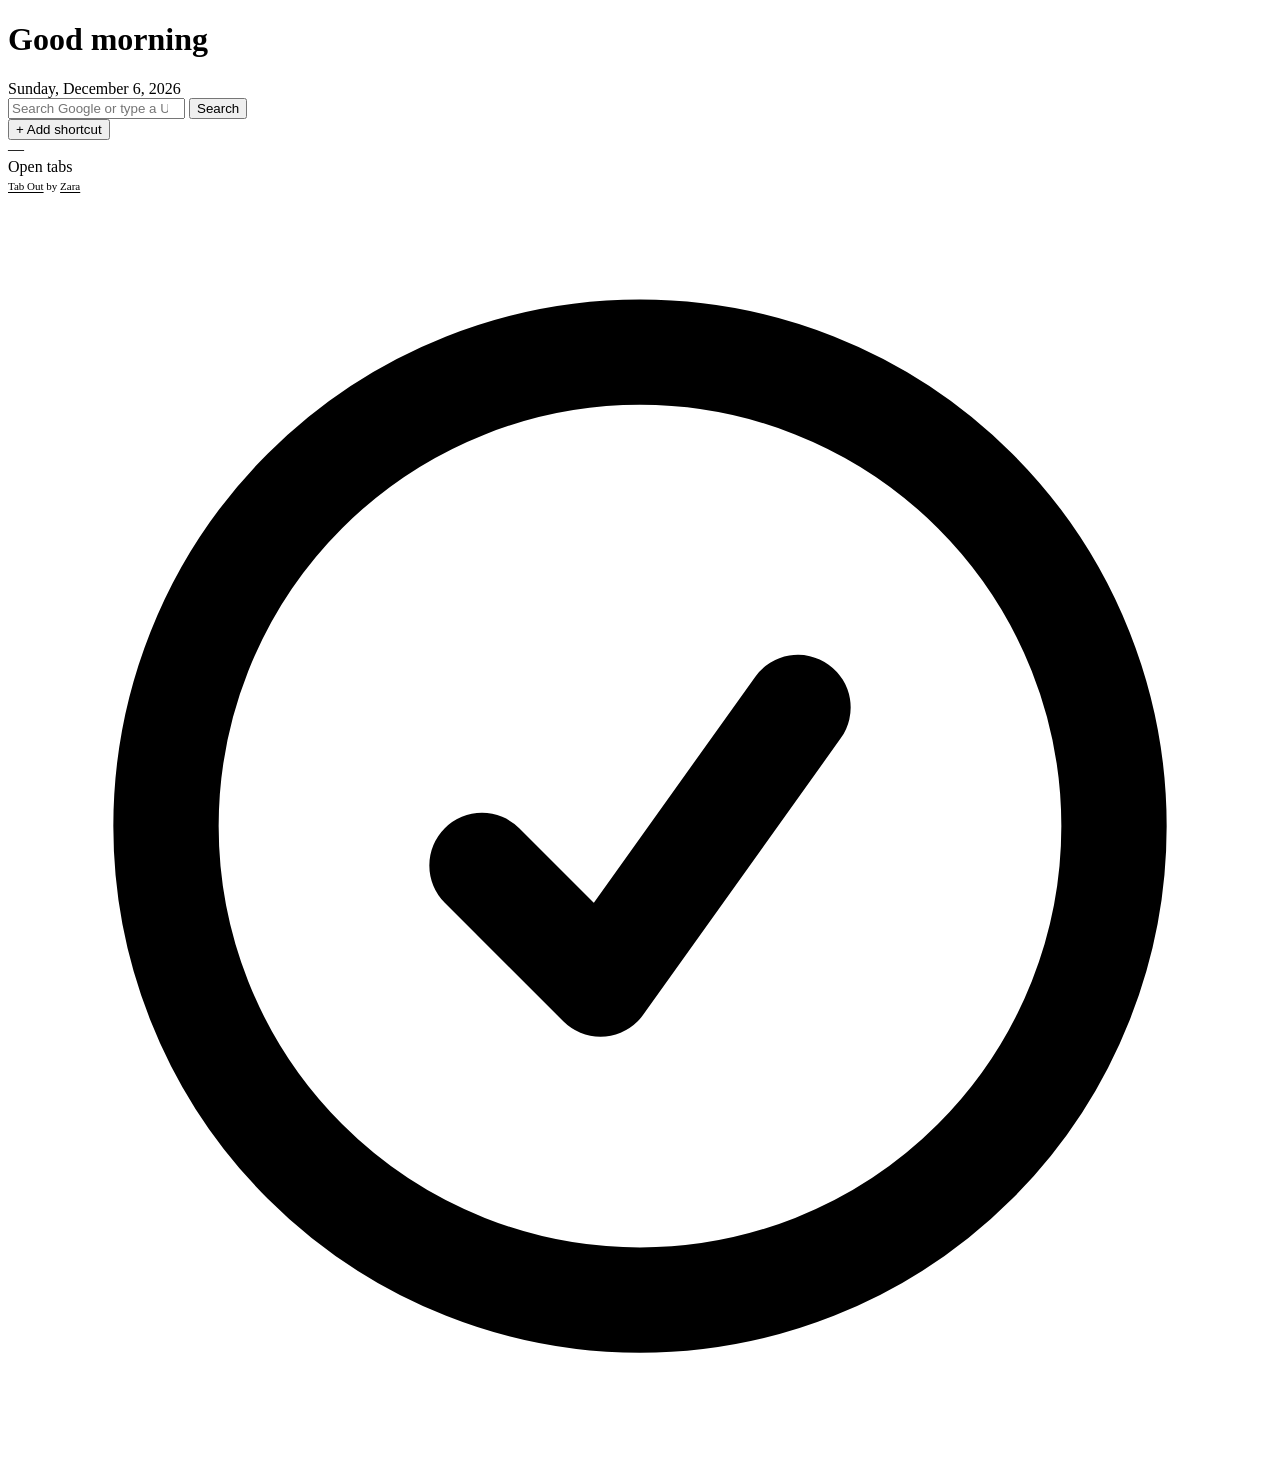
==== extension/index.html @ ee00d673 "Update index.html" ====
<!DOCTYPE html>
<html lang="en">
<head>
  <meta charset="UTF-8">
  <meta name="viewport" content="width=device-width, initial-scale=1.0">
  <title>Tab Out</title>

  <!-- Google Fonts: Newsreader (for headings/numbers) + DM Sans (for body text) -->
  <link rel="preconnect" href="https://fonts.googleapis.com">
  <link href="https://fonts.googleapis.com/css2?family=Newsreader:ital,opsz,wght@0,6..72,300;0,6..72,400;0,6..72,500;1,6..72,300;1,6..72,400&family=DM+Sans:wght@300;400;500;600&display=swap" rel="stylesheet">

  <link rel="stylesheet" href="style.css">
</head>
<body>
<div class="container">



  <!-- ================================================================
       HEADER — greeting on the left
       ================================================================ -->
  <header>
    <div class="header-left">
      <!-- "Good afternoon" — written by getGreeting() in app.js -->
      <h1 id="greeting"></h1>
      <!-- "Friday, April 4, 2026" — written by getDateDisplay() in app.js -->
      <div class="date" id="dateDisplay"></div>
    </div>
  </header>

  <!-- ================================================================
       QUICK ACCESS — Google-like search + customizable app shortcuts
       ================================================================ -->
  <section class="quick-access" aria-label="Quick access">
    <form class="quick-search-form" id="quickSearchForm" autocomplete="off">
      <input
        type="search"
        class="quick-search-input"
        id="quickSearchInput"
        placeholder="Search Google or type a URL"
        aria-label="Search Google or type a URL"
      >
      <button type="submit" class="quick-search-submit" aria-label="Search">
        Search
      </button>
    </form>

    <div class="shortcut-actions">
      <button type="button" class="add-shortcut-btn" id="addShortcutBtn">+ Add shortcut</button>
    </div>

    <div class="app-shortcuts" id="appShortcuts" aria-label="App shortcuts"></div>

    <div class="shortcut-menu" id="shortcutContextMenu" style="display:none" role="menu" aria-label="Shortcut options">
      <button type="button" data-action="edit-shortcut" role="menuitem">Edit shortcut</button>
      <button type="button" data-action="remove-shortcut" role="menuitem">Remove shortcut</button>
    </div>

    <div class="shortcut-modal" id="shortcutModal" style="display:none" aria-hidden="true">
      <div class="shortcut-modal-card">
        <h3 id="shortcutModalTitle">Add shortcut</h3>
        <form id="shortcutForm" class="shortcut-form" autocomplete="off">
          <label>
            Name
            <input type="text" id="shortcutNameInput" maxlength="28" required>
          </label>
          <label>
            URL
            <input type="text" id="shortcutUrlInput" placeholder="https://example.com" required>
          </label>
          <label>
            Signal
            <input type="text" id="shortcutIconInput" maxlength="2" placeholder="GH">
          </label>
          <div class="shortcut-modal-actions">
            <button type="button" class="action-btn" id="shortcutCancelBtn">Cancel</button>
            <button type="submit" class="action-btn close-tabs">Save</button>
          </div>
        </form>
      </div>
    </div>
  </section>

  <!-- ================================================================
       TAB OUT DUPES BANNER — appears when you have extra Tab Out tabs open
       Hidden by default; app.js shows it when dupeTabOutCount > 1
       ================================================================ -->
  <div class="tab-cleanup-banner" id="tabOutDupeBanner" style="display:none">
    <div class="tab-cleanup-left">
      <div class="tab-cleanup-icon">
        <svg xmlns="http://www.w3.org/2000/svg" fill="none" viewBox="0 0 24 24" stroke-width="1.5" stroke="currentColor">
          <path stroke-linecap="round" stroke-linejoin="round" d="M15.75 17.25v3.375c0 .621-.504 1.125-1.125 1.125h-9.75a1.125 1.125 0 0 1-1.125-1.125V7.875c0-.621.504-1.125 1.125-1.125H6.75a9.06 9.06 0 0 1 1.5.124m7.5 10.376h3.375c.621 0 1.125-.504 1.125-1.125V11.25c0-4.46-3.243-8.161-7.5-8.876a9.06 9.06 0 0 0-1.5-.124H9.375c-.621 0-1.125.504-1.125 1.125v3.5m7.5 10.375H9.375a1.125 1.125 0 0 1-1.125-1.125v-9.25m12 6.625v-1.875a3.375 3.375 0 0 0-3.375-3.375h-1.5a1.125 1.125 0 0 1-1.125-1.125v-1.5a3.375 3.375 0 0 0-3.375-3.375H9.75" />
        </svg>
      </div>
      <div class="tab-cleanup-text">
        You have <strong id="tabOutDupeCount"></strong> Tab Out tabs open. Keep just this one?
      </div>
    </div>
    <button class="tab-cleanup-btn" data-action="close-tabout-dupes">Close extras</button>
  </div>

  <!-- ================================================================
       MAIN CONTENT AREA — two-column layout
       Left: open tabs (domain/mission cards)
       Right: saved for later checklist
       The right column only renders when it has items (JS controls this)
       ================================================================ -->
  <div class="dashboard-columns" id="dashboardColumns">

    <!-- LEFT COLUMN: Open tabs -->
    <div class="active-section" id="openTabsSection" style="display:none">
      <div class="section-header">
        <h2 id="openTabsSectionTitle">Right now</h2>
        <div class="section-line"></div>
        <div class="section-count" id="openTabsSectionCount"></div>
      </div>
      <div class="missions" id="openTabsMissions"></div>
    </div>

    <!-- RIGHT COLUMN: Saved for Later checklist -->
    <div class="deferred-column" id="deferredColumn" style="display:none">
      <div class="section-header">
        <h2>Saved for later</h2>
        <div class="section-line"></div>
        <div class="section-count" id="deferredCount"></div>
      </div>

      <!-- Active checklist items — injected by renderDeferredList() in app.js -->
      <div class="deferred-list" id="deferredList"></div>

      <!-- Empty state — shown when no active deferred tabs -->
      <div class="deferred-empty" id="deferredEmpty" style="display:none">
        Nothing saved. Living in the moment.
      </div>

      <!-- Archive section — collapsed by default -->
      <div class="deferred-archive" id="deferredArchive" style="display:none">
        <button class="archive-toggle" id="archiveToggle">
          <svg class="archive-chevron" xmlns="http://www.w3.org/2000/svg" fill="none" viewBox="0 0 24 24" stroke-width="2" stroke="currentColor"><path stroke-linecap="round" stroke-linejoin="round" d="m19.5 8.25-7.5 7.5-7.5-7.5" /></svg>
          Archive
          <span class="archive-count" id="archiveCount"></span>
        </button>
        <div class="archive-body" id="archiveBody" style="display:none">
          <input type="text" class="archive-search" id="archiveSearch" placeholder="Search archived tabs...">
          <div class="archive-list" id="archiveList"></div>
        </div>
      </div>
    </div>

  </div><!-- end .dashboard-columns -->

  <!-- ================================================================
       FOOTER — global stats + refresh control
       ================================================================ -->
  <footer>
    <div class="footer-stats">
      <div class="stat">
        <div class="stat-num" id="statTabs">—</div>
        <div class="stat-label">Open tabs</div>
      </div>
    </div>
    <div class="last-refresh">
      <span style="color: var(--muted); font-size: 11px;"><a href="https://github.com/zarazhangrui/tab-out" target="_top" style="color: var(--muted); text-decoration: underline; text-underline-offset: 2px;">Tab Out</a> by <a href="https://x.com/zarazhangrui" target="_top" style="color: var(--muted); text-decoration: underline; text-underline-offset: 2px;">Zara</a></span>
    </div>
  </footer>

</div><!-- end .container -->

<!-- ================================================================
     TOAST — floats above everything, used for action confirmations
     Hidden by default via CSS (opacity:0, translateY)
     ================================================================ -->
<div class="toast" id="toast">
  <!-- Checkmark circle icon (Heroicons outline) -->
  <svg xmlns="http://www.w3.org/2000/svg" fill="none" viewBox="0 0 24 24" stroke-width="2" stroke="currentColor">
    <path stroke-linecap="round" stroke-linejoin="round" d="M9 12.75 11.25 15 15 9.75M21 12a9 9 0 1 1-18 0 9 9 0 0 1 18 0Z" />
  </svg>
  <span id="toastText"></span>
  <button type="button" id="toastUndoBtn" class="toast-undo-btn" style="display:none">Undo</button>
</div>

<!-- Personal config (gitignored) — defines LOCAL_LANDING_PAGE_PATTERNS etc. -->
<!-- If the file doesn't exist, that's fine — app.js uses sensible defaults. -->
<script src="config.local.js" onerror="/* no personal config, that's fine */"></script>

<!-- Main dashboard logic — loads last so the DOM is ready -->
<script src="app.js"></script>
</body>
</html>
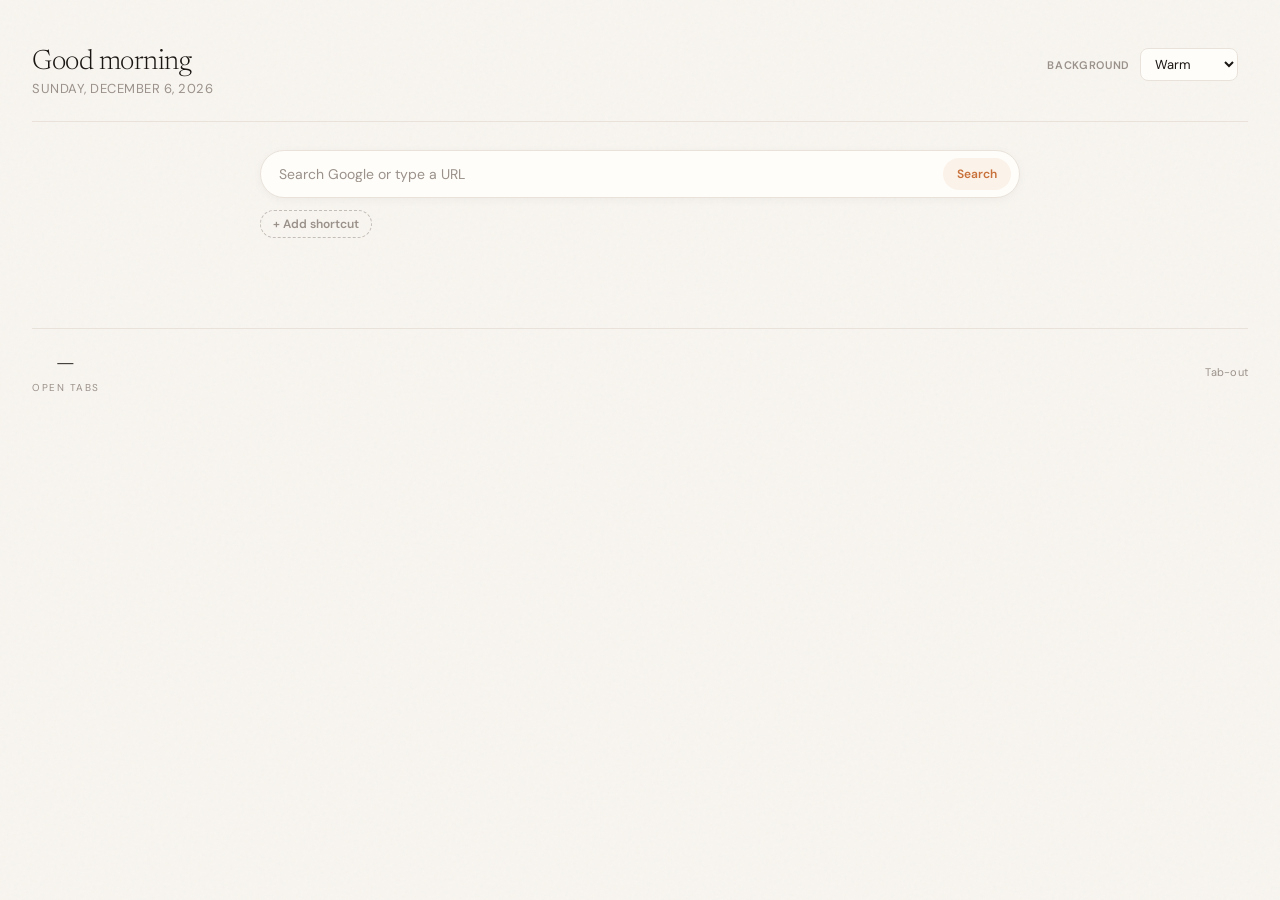
==== commit bef07cc8: "Theme picker (warm, cool blue, custom color), Tab-out branding, Edge Bing search labels. Co-authored" ====
--- a/extension/index.html
+++ b/extension/index.html
@@ -1,5 +1,5 @@
 <!DOCTYPE html>
-<html lang="en">
+<html lang="en" data-tab-theme="warm">
 <head>
   <meta charset="UTF-8">
   <meta name="viewport" content="width=device-width, initial-scale=1.0">
@@ -25,6 +25,15 @@
       <h1 id="greeting"></h1>
       <!-- "Friday, April 4, 2026" — written by getDateDisplay() in app.js -->
       <div class="date" id="dateDisplay"></div>
+    </div>
+    <div class="header-right theme-controls" aria-label="Page background">
+      <label class="theme-controls-label" for="tabThemeSelect">Background</label>
+      <select id="tabThemeSelect" class="theme-controls-select">
+        <option value="warm">Warm</option>
+        <option value="glacier">Cool blue</option>
+        <option value="custom">Custom…</option>
+      </select>
+      <input type="color" id="tabThemeColorInput" class="theme-controls-color" value="#f8f5f0" title="Pick background color" aria-label="Custom background color">
     </div>
   </header>
 
@@ -160,7 +169,7 @@
       </div>
     </div>
     <div class="last-refresh">
-      <span style="color: var(--muted); font-size: 11px;"><a href="https://github.com/zarazhangrui/tab-out" target="_top" style="color: var(--muted); text-decoration: underline; text-underline-offset: 2px;">Tab Out</a> by <a href="https://x.com/zarazhangrui" target="_top" style="color: var(--muted); text-decoration: underline; text-underline-offset: 2px;">Zara</a></span>
+      <span class="footer-brand">Tab-out</span>
     </div>
   </footer>
 
--- a/extension/style.css
+++ b/extension/style.css
@@ -0,0 +1,1511 @@
+/* ============================================================
+   Tab Mission Control — Dashboard Styles
+   Extracted directly from mockup.html — do not modify unless
+   also updating the mockup. This is the approved design.
+   ============================================================ */
+
+html[data-tab-theme="warm"] {
+  --body-font: 'DM Sans', sans-serif;
+  --ink: #1a1613;
+  --paper: #f8f5f0;
+  --warm-gray: #e8e2da;
+  --muted: #9a918a;
+  --accent-amber: #c8713a;
+  --accent-sage: #5a7a62;
+  --accent-slate: #5a6b7a;
+  --accent-rose: #b35a5a;
+  --status-active: #3d7a4a;
+  --status-cooling: #b8892e;
+  --status-abandoned: #b35a5a;
+  --card-bg: #fffdf9;
+  --accent-rgb: 200, 113, 58;
+  --shadow-rgb: 26, 22, 19;
+  --shadow: rgba(var(--shadow-rgb), 0.06);
+}
+
+html[data-tab-theme="glacier"] {
+  --body-font: system-ui, 'Segoe UI', 'DM Sans', sans-serif;
+  --ink: #141c24;
+  --paper: #eef3fa;
+  --warm-gray: #d4e0ef;
+  --muted: #5c6b7d;
+  --accent-amber: #0f6cbd;
+  --accent-sage: #2d8a7a;
+  --accent-slate: #4a6fa5;
+  --accent-rose: #b84d6b;
+  --status-active: #2d7a5a;
+  --status-cooling: #b8892e;
+  --status-abandoned: #b35a5a;
+  --card-bg: #fbfcff;
+  --accent-rgb: 15, 108, 189;
+  --shadow-rgb: 15, 23, 34;
+  --shadow: rgba(var(--shadow-rgb), 0.06);
+}
+
+html[data-tab-theme="custom"] {
+  --body-font: system-ui, 'Segoe UI', 'DM Sans', sans-serif;
+  --ink: #1c1d22;
+  --paper: var(--tab-custom-paper, #f4f4f6);
+  --warm-gray: color-mix(in srgb, var(--tab-custom-paper, #f4f4f6) 72%, #888896);
+  --muted: #6b6d78;
+  --accent-amber: #5c616f;
+  --accent-sage: #4d7366;
+  --accent-slate: #526488;
+  --accent-rose: #a05062;
+  --status-active: #2d7a5a;
+  --status-cooling: #b8892e;
+  --status-abandoned: #b35a5a;
+  --card-bg: color-mix(in srgb, var(--tab-custom-paper, #f4f4f6) 88%, white);
+  --accent-rgb: 96, 100, 112;
+  --shadow-rgb: 20, 22, 28;
+  --shadow: rgba(var(--shadow-rgb), 0.07);
+}
+
+* { margin: 0; padding: 0; box-sizing: border-box; }
+
+body {
+  font-family: var(--body-font, 'DM Sans', sans-serif);
+  background: var(--paper);
+  color: var(--ink);
+  min-height: 100vh;
+  -webkit-font-smoothing: antialiased;
+}
+
+/* Subtle paper texture */
+body::before {
+  content: '';
+  position: fixed;
+  inset: 0;
+  background-image: url("data:image/svg+xml,%3Csvg viewBox='0 0 256 256' xmlns='http://www.w3.org/2000/svg'%3E%3Cfilter id='noise'%3E%3CfeTurbulence type='fractalNoise' baseFrequency='0.9' numOctaves='4' stitchTiles='stitch'/%3E%3C/filter%3E%3Crect width='100%25' height='100%25' filter='url(%23noise)' opacity='0.03'/%3E%3C/svg%3E");
+  pointer-events: none;
+  z-index: 0;
+}
+
+.container {
+  position: relative;
+  z-index: 1;
+  max-width: 960px;
+  margin: 0 auto;
+  padding: 48px 32px 80px;
+}
+
+/* When the saved-for-later sidebar is open, expand the container
+   so the tab grid still has room for 2-3 columns */
+.container:has(.dashboard-columns) {
+  max-width: 1300px;
+}
+
+/* ---- Header ---- */
+header {
+  display: flex;
+  justify-content: space-between;
+  align-items: flex-start;
+  gap: 16px;
+  flex-wrap: wrap;
+  margin-bottom: 48px;
+  padding-bottom: 24px;
+  border-bottom: 1px solid var(--warm-gray);
+}
+
+.theme-controls {
+  display: flex;
+  align-items: center;
+  gap: 10px;
+  flex-shrink: 0;
+}
+
+.theme-controls-label {
+  font-size: 11px;
+  font-weight: 600;
+  letter-spacing: 0.06em;
+  text-transform: uppercase;
+  color: var(--muted);
+}
+
+.theme-controls-select {
+  font-family: inherit;
+  font-size: 13px;
+  padding: 6px 10px;
+  border-radius: 8px;
+  border: 1px solid var(--warm-gray);
+  background: var(--card-bg);
+  color: var(--ink);
+  cursor: pointer;
+}
+
+.theme-controls-select:focus {
+  outline: 2px solid rgba(var(--accent-rgb), 0.35);
+  outline-offset: 2px;
+}
+
+.theme-controls-color {
+  width: 36px;
+  height: 32px;
+  padding: 2px;
+  border: 1px solid var(--warm-gray);
+  border-radius: 8px;
+  background: var(--card-bg);
+  cursor: pointer;
+  vertical-align: middle;
+}
+
+.theme-controls-color::-webkit-color-swatch-wrapper {
+  padding: 2px;
+}
+
+.theme-controls-color::-webkit-color-swatch {
+  border-radius: 4px;
+  border: none;
+}
+
+.footer-brand {
+  color: var(--muted);
+  font-size: 11px;
+  letter-spacing: 0.02em;
+}
+
+.header-left h1 {
+  font-family: 'Newsreader', serif;
+  font-weight: 300;
+  font-size: 28px;
+  letter-spacing: -0.5px;
+  color: var(--ink);
+  margin-bottom: 4px;
+}
+
+.header-left .date {
+  font-size: 13px;
+  color: var(--muted);
+  font-weight: 400;
+  letter-spacing: 0.5px;
+  text-transform: uppercase;
+}
+
+/* ---- Quick access (Google-like search + app shortcuts) ---- */
+.quick-access {
+  margin: -20px auto 28px;
+  max-width: 760px;
+}
+
+.quick-search-form {
+  display: flex;
+  align-items: center;
+  gap: 10px;
+  background: var(--card-bg);
+  border: 1px solid var(--warm-gray);
+  border-radius: 999px;
+  padding: 7px 8px 7px 18px;
+  box-shadow: 0 2px 10px rgba(var(--shadow-rgb), 0.04);
+  transition: box-shadow 0.2s ease, border-color 0.2s ease;
+}
+
+.quick-search-form:focus-within {
+  border-color: rgba(var(--accent-rgb), 0.45);
+  box-shadow: 0 8px 20px rgba(var(--shadow-rgb), 0.08);
+}
+
+.quick-search-input {
+  flex: 1;
+  min-width: 0;
+  border: none;
+  outline: none;
+  background: transparent;
+  color: var(--ink);
+  font-family: 'DM Sans', sans-serif;
+  font-size: 14px;
+  line-height: 1.2;
+}
+
+.quick-search-input::placeholder {
+  color: var(--muted);
+}
+
+.quick-search-submit {
+  border: none;
+  background: rgba(var(--accent-rgb), 0.08);
+  color: var(--accent-amber);
+  font-family: 'DM Sans', sans-serif;
+  font-size: 12px;
+  font-weight: 600;
+  border-radius: 999px;
+  padding: 8px 14px;
+  cursor: pointer;
+  transition: background 0.2s ease, color 0.2s ease;
+}
+
+.quick-search-submit:hover {
+  background: rgba(var(--accent-rgb), 0.14);
+}
+
+.app-shortcuts {
+  display: grid;
+  grid-template-columns: repeat(auto-fit, minmax(84px, 1fr));
+  gap: 10px;
+  margin-top: 14px;
+}
+
+.shortcut-actions {
+  margin-top: 12px;
+}
+
+.add-shortcut-btn {
+  border: 1px dashed rgba(154, 145, 138, 0.55);
+  background: transparent;
+  color: var(--muted);
+  font-family: 'DM Sans', sans-serif;
+  font-size: 12px;
+  font-weight: 600;
+  border-radius: 999px;
+  padding: 5px 12px;
+  cursor: pointer;
+  transition: border-color 0.2s ease, color 0.2s ease, background 0.2s ease;
+}
+
+.add-shortcut-btn:hover {
+  border-color: var(--accent-amber);
+  color: var(--accent-amber);
+  background: rgba(var(--accent-rgb), 0.05);
+}
+
+.app-shortcut {
+  display: flex;
+  flex-direction: column;
+  align-items: center;
+  gap: 6px;
+  text-decoration: none;
+  color: var(--ink);
+  padding: 8px 6px;
+  border-radius: 10px;
+  transition: background 0.2s ease, transform 0.2s ease;
+}
+
+.app-shortcut:hover {
+  background: rgba(var(--accent-rgb), 0.06);
+  transform: translateY(-1px);
+}
+
+.app-shortcut.is-dragging {
+  opacity: 0.45;
+  transform: scale(0.96);
+}
+
+.app-shortcut.drag-over {
+  background: rgba(90, 122, 98, 0.12);
+  outline: 1px dashed rgba(90, 122, 98, 0.6);
+  outline-offset: -3px;
+}
+
+.app-shortcut-icon {
+  width: 42px;
+  height: 42px;
+  border-radius: 50%;
+  border: 1px solid var(--warm-gray);
+  background: var(--card-bg);
+  display: inline-flex;
+  align-items: center;
+  justify-content: center;
+  font-size: 13px;
+  font-weight: 700;
+  letter-spacing: 0.2px;
+  color: var(--accent-slate);
+}
+
+.app-shortcut-label {
+  font-size: 12px;
+  color: var(--muted);
+  line-height: 1.2;
+}
+
+.shortcut-menu {
+  position: fixed;
+  z-index: 120;
+  min-width: 164px;
+  background: var(--card-bg);
+  border: 1px solid var(--warm-gray);
+  border-radius: 8px;
+  box-shadow: 0 10px 24px rgba(var(--shadow-rgb), 0.12);
+  padding: 6px;
+}
+
+.shortcut-menu button {
+  width: 100%;
+  border: none;
+  background: transparent;
+  color: var(--ink);
+  text-align: left;
+  font-family: 'DM Sans', sans-serif;
+  font-size: 12px;
+  padding: 8px 10px;
+  border-radius: 6px;
+  cursor: pointer;
+}
+
+.shortcut-menu button:hover {
+  background: rgba(var(--accent-rgb), 0.07);
+}
+
+.shortcut-modal {
+  position: fixed;
+  inset: 0;
+  background: rgba(var(--shadow-rgb), 0.35);
+  z-index: 130;
+  display: flex;
+  align-items: center;
+  justify-content: center;
+  padding: 20px;
+}
+
+.shortcut-modal-card {
+  width: min(380px, 100%);
+  background: var(--card-bg);
+  border: 1px solid var(--warm-gray);
+  border-radius: 12px;
+  padding: 18px;
+  box-shadow: 0 18px 40px rgba(var(--shadow-rgb), 0.2);
+}
+
+.shortcut-modal-card h3 {
+  font-family: 'Newsreader', serif;
+  font-size: 24px;
+  font-weight: 400;
+  margin-bottom: 12px;
+}
+
+.shortcut-form {
+  display: flex;
+  flex-direction: column;
+  gap: 10px;
+}
+
+.shortcut-form label {
+  display: flex;
+  flex-direction: column;
+  gap: 4px;
+  font-size: 12px;
+  color: var(--muted);
+}
+
+.shortcut-form input {
+  border: 1px solid var(--warm-gray);
+  border-radius: 8px;
+  padding: 9px 10px;
+  background: #fff;
+  color: var(--ink);
+  font-family: 'DM Sans', sans-serif;
+  font-size: 13px;
+  outline: none;
+}
+
+.shortcut-form input:focus {
+  border-color: rgba(var(--accent-rgb), 0.6);
+}
+
+.shortcut-modal-actions {
+  display: flex;
+  justify-content: flex-end;
+  gap: 8px;
+  margin-top: 4px;
+}
+
+/* ---- Tab cleanup banner ---- */
+.tab-cleanup-banner {
+  background: linear-gradient(135deg, rgba(var(--accent-rgb), 0.04), rgba(var(--accent-rgb), 0.09));
+  border: 1px solid rgba(var(--accent-rgb), 0.18);
+  border-radius: 8px;
+  padding: 16px 24px;
+  display: flex;
+  align-items: center;
+  justify-content: space-between;
+  margin-bottom: 16px;
+}
+
+.tab-cleanup-left {
+  display: flex;
+  align-items: center;
+  gap: 16px;
+}
+
+.tab-cleanup-icon {
+  width: 36px;
+  height: 36px;
+  border-radius: 50%;
+  background: rgba(var(--accent-rgb), 0.1);
+  display: flex;
+  align-items: center;
+  justify-content: center;
+  flex-shrink: 0;
+}
+
+.tab-cleanup-icon svg {
+  width: 18px;
+  height: 18px;
+  color: var(--accent-amber);
+}
+
+.tab-cleanup-text {
+  font-size: 13px;
+  color: var(--ink);
+  line-height: 1.5;
+}
+
+.tab-cleanup-text strong {
+  font-weight: 600;
+}
+
+.tab-cleanup-btn {
+  font-family: 'DM Sans', sans-serif;
+  font-size: 12px;
+  font-weight: 600;
+  padding: 8px 20px;
+  border-radius: 6px;
+  border: none;
+  background: var(--accent-amber);
+  color: white;
+  cursor: pointer;
+  transition: all 0.2s;
+  white-space: nowrap;
+}
+
+.tab-cleanup-btn:hover {
+  opacity: 0.85;
+  transform: translateY(-1px);
+}
+
+/* ---- Nudge banner ---- */
+.nudge-banner {
+  background: linear-gradient(135deg, rgba(179, 90, 90, 0.04), rgba(179, 90, 90, 0.08));
+  border: 1px solid rgba(179, 90, 90, 0.15);
+  border-radius: 8px;
+  padding: 16px 24px;
+  display: flex;
+  align-items: center;
+  gap: 16px;
+  margin-bottom: 40px;
+}
+
+.nudge-icon {
+  width: 36px;
+  height: 36px;
+  border-radius: 50%;
+  background: rgba(179, 90, 90, 0.1);
+  display: flex;
+  align-items: center;
+  justify-content: center;
+  flex-shrink: 0;
+}
+
+.nudge-icon svg {
+  width: 18px;
+  height: 18px;
+  color: var(--status-abandoned);
+}
+
+.nudge-text {
+  font-size: 13px;
+  color: var(--ink);
+  line-height: 1.5;
+}
+
+.nudge-text strong {
+  font-weight: 600;
+}
+
+/* ---- Section Headers ---- */
+.section-header {
+  display: flex;
+  align-items: center;
+  gap: 12px;
+  margin-bottom: 20px;
+  margin-top: 8px;
+}
+
+.section-header h2 {
+  font-family: 'Newsreader', serif;
+  font-weight: 400;
+  font-size: 18px;
+  font-style: italic;
+  color: var(--muted);
+  white-space: nowrap;
+}
+
+.section-line {
+  flex: 1;
+  height: 1px;
+  background: var(--warm-gray);
+}
+
+.section-count {
+  font-size: 12px;
+  color: var(--muted);
+  font-weight: 500;
+  letter-spacing: 0.5px;
+  white-space: nowrap;
+}
+
+/* ---- Mission Cards ---- */
+.missions {
+  columns: 280px;
+  column-gap: 12px;
+  margin-bottom: 40px;
+}
+
+.mission-card {
+  background: var(--card-bg);
+  border: 1px solid var(--warm-gray);
+  border-radius: 8px;
+  padding: 16px 18px;
+  display: flex;
+  flex-direction: column;
+  gap: 8px;
+  transition: box-shadow 0.25s ease, transform 0.25s ease;
+  cursor: pointer;
+  position: relative;
+  overflow: hidden;
+  break-inside: avoid;       /* don't split a card across columns */
+  margin-bottom: 12px;       /* vertical spacing (replaces grid gap) */
+}
+
+/* Colored top border instead of side bar for grid cards */
+.mission-card::before {
+  content: '';
+  position: absolute;
+  top: 0;
+  left: 0;
+  right: 0;
+  height: 3px;
+  background: var(--warm-gray);
+}
+
+.mission-card.has-active-bar::before { background: var(--status-active); }
+.mission-card.has-amber-bar::before { background: var(--accent-amber); }
+.mission-card.has-neutral-bar::before { background: var(--warm-gray); }
+
+.mission-card:hover {
+  box-shadow: 0 4px 20px var(--shadow);
+  transform: translateY(-1px);
+}
+
+/* Closing animation — card scales down and fades out */
+.mission-card.closing {
+  opacity: 0;
+  transform: scale(0.9);
+  transition: opacity 0.25s ease, transform 0.25s ease;
+  pointer-events: none;
+}
+
+.mission-card.collapsed {
+  display: none !important;
+}
+
+/* Old side status bar — hidden, replaced by top border via ::before */
+.status-bar {
+  display: none;
+}
+
+.mission-content {
+  min-width: 0;
+}
+
+/* Hide the right-side meta (page count) — info is already in the badge */
+.mission-meta {
+  display: none;
+}
+
+.mission-top {
+  display: flex;
+  align-items: center;
+  gap: 10px;
+  margin-bottom: 6px;
+  flex-wrap: wrap;
+}
+
+.mission-name {
+  font-weight: 600;
+  font-size: 15px;
+  color: var(--ink);
+  letter-spacing: -0.2px;
+}
+
+.mission-tag {
+  font-size: 10px;
+  text-transform: uppercase;
+  letter-spacing: 1px;
+  font-weight: 600;
+  padding: 2px 8px;
+  border-radius: 3px;
+}
+
+.mission-tag.active {
+  color: var(--status-active);
+  background: rgba(61, 122, 74, 0.08);
+}
+
+.mission-tag.cooling {
+  color: var(--status-cooling);
+  background: rgba(184, 137, 46, 0.08);
+}
+
+.mission-tag.abandoned {
+  color: var(--status-abandoned);
+  background: rgba(179, 90, 90, 0.08);
+}
+
+/* Tab indicator badge — shows how many Chrome tabs are still open for this mission */
+.open-tabs-badge {
+  display: inline-flex;
+  align-items: center;
+  gap: 4px;
+  font-size: 10px;
+  font-weight: 500;
+  color: var(--accent-amber);
+  background: rgba(var(--accent-rgb), 0.08);
+  padding: 2px 8px;
+  border-radius: 3px;
+}
+
+.open-tabs-badge svg {
+  width: 10px;
+  height: 10px;
+}
+
+.mission-summary {
+  font-size: 13px;
+  color: var(--muted);
+  line-height: 1.5;
+  margin-bottom: 8px;
+}
+
+.mission-pages {
+  display: flex;
+  flex-direction: column;
+  gap: 0;
+}
+
+/* ---- Tab row — each tab is a full-width row with favicon, title, and actions ---- */
+.page-chip {
+  font-size: 13px;
+  color: var(--ink);
+  background: transparent;
+  padding: 8px 4px;
+  border-radius: 0;
+  border: none;
+  border-bottom: 1px solid rgba(154, 145, 138, 0.1);
+  position: relative;
+  display: flex;
+  align-items: center;
+  gap: 8px;
+  line-height: 1.4;
+}
+
+.page-chip:last-child,
+.page-chip-overflow {
+  border-bottom: none;
+}
+
+/* Favicon */
+.chip-favicon {
+  width: 16px;
+  height: 16px;
+  flex-shrink: 0;
+  border-radius: 2px;
+}
+
+/* Title text — wraps naturally, no truncation */
+.chip-text {
+  flex: 1;
+  min-width: 0;
+  /* Show up to 2 lines, then ellipsis */
+  display: -webkit-box;
+  -webkit-line-clamp: 2;
+  -webkit-box-orient: vertical;
+  overflow: hidden;
+}
+
+/* Duplicate badge */
+.chip-dupe-badge {
+  color: var(--accent-amber);
+  font-weight: 600;
+}
+
+/* Duplicate border highlight */
+.chip-has-dupes {
+  border-color: rgba(var(--accent-rgb), 0.25);
+}
+
+/* Action buttons grouped on the right */
+.chip-actions {
+  display: flex;
+  align-items: center;
+  gap: 2px;
+  flex-shrink: 0;
+  margin-left: auto;
+}
+
+/* ---- Chip action buttons (save + close) ---- */
+.chip-action {
+  display: inline-flex;
+  align-items: center;
+  justify-content: center;
+  background: none;
+  border: none;
+  color: var(--muted);
+  cursor: pointer;
+  padding: 4px;
+  border-radius: 4px;
+  opacity: 0.35;
+  transition: opacity 0.15s, color 0.15s, background 0.15s;
+  flex-shrink: 0;
+}
+
+.chip-action svg {
+  width: 15px;
+  height: 15px;
+}
+
+.chip-action:hover {
+  opacity: 1;
+  background: rgba(154, 145, 138, 0.1);
+}
+
+.chip-save:hover {
+  color: var(--accent-sage);
+  background: rgba(90, 122, 98, 0.08);
+}
+
+.chip-close:hover {
+  color: var(--status-abandoned);
+  background: rgba(179, 90, 90, 0.08);
+}
+
+.page-chip.clickable {
+  cursor: pointer;
+  transition: background 0.15s ease;
+}
+
+.page-chip.clickable:hover {
+  background: rgba(var(--accent-rgb), 0.04);
+}
+
+/* "+N more" overflow chip */
+.page-chip-overflow {
+  font-size: 12px;
+  color: var(--muted);
+  padding: 6px 4px;
+}
+
+/* mission-meta hidden — see above */
+
+.mission-time {
+  font-size: 12px;
+  color: var(--muted);
+  margin-bottom: 4px;
+}
+
+.mission-page-count {
+  font-size: 20px;
+  font-family: 'Newsreader', serif;
+  font-weight: 300;
+  color: var(--ink);
+  line-height: 1;
+}
+
+.mission-page-label {
+  font-size: 10px;
+  color: var(--muted);
+  text-transform: uppercase;
+  letter-spacing: 1px;
+}
+
+/* ---- Actions row ---- */
+.actions {
+  display: flex;
+  gap: 8px;
+  margin-top: 10px;
+}
+
+.action-btn {
+  font-size: 11px;
+  font-family: 'DM Sans', sans-serif;
+  font-weight: 500;
+  padding: 5px 14px;
+  border-radius: 4px;
+  border: 1px solid var(--warm-gray);
+  background: var(--card-bg);
+  color: var(--muted);
+  cursor: pointer;
+  transition: all 0.2s;
+  display: inline-flex;
+  align-items: center;
+  gap: 5px;
+}
+
+.action-btn:hover {
+  border-color: var(--ink);
+  color: var(--ink);
+}
+
+.action-btn svg {
+  width: 12px;
+  height: 12px;
+}
+
+.action-btn.primary {
+  background: var(--ink);
+  color: var(--paper);
+  border-color: var(--ink);
+}
+
+.action-btn.primary:hover {
+  opacity: 0.85;
+}
+
+.action-btn.close-tabs {
+  border-color: rgba(var(--accent-rgb), 0.3);
+  color: var(--accent-amber);
+  background: rgba(var(--accent-rgb), 0.04);
+}
+
+.action-btn.close-tabs:hover {
+  background: rgba(var(--accent-rgb), 0.1);
+  border-color: var(--accent-amber);
+}
+
+.action-btn.save-tabs {
+  border-color: rgba(90, 122, 98, 0.3);
+  color: var(--accent-sage);
+  background: rgba(90, 122, 98, 0.04);
+}
+
+.action-btn.save-tabs:hover {
+  background: rgba(90, 122, 98, 0.1);
+  border-color: var(--accent-sage);
+}
+
+.action-btn.danger {
+  color: var(--status-abandoned);
+}
+
+.action-btn.danger:hover {
+  border-color: var(--status-abandoned);
+  color: var(--status-abandoned);
+}
+
+/* ---- Toast notification ---- */
+.toast {
+  position: fixed;
+  bottom: 32px;
+  left: 50%;
+  transform: translateX(-50%) translateY(80px);
+  background: var(--ink);
+  color: var(--paper);
+  font-family: 'DM Sans', sans-serif;
+  font-size: 13px;
+  font-weight: 500;
+  padding: 12px 24px;
+  border-radius: 8px;
+  box-shadow: 0 8px 32px rgba(0,0,0,0.2);
+  z-index: 100;
+  opacity: 0;
+  transition: all 0.4s cubic-bezier(0.16, 1, 0.3, 1);
+  pointer-events: none;
+  display: flex;
+  align-items: center;
+  gap: 8px;
+}
+
+.toast.visible {
+  opacity: 1;
+  transform: translateX(-50%) translateY(0);
+}
+
+.toast svg {
+  width: 16px;
+  height: 16px;
+  color: var(--status-active);
+}
+
+.toast-undo-btn {
+  border: 1px solid rgba(248, 245, 240, 0.35);
+  border-radius: 999px;
+  padding: 4px 10px;
+  background: transparent;
+  color: var(--paper);
+  font-size: 12px;
+  font-family: 'DM Sans', sans-serif;
+  cursor: pointer;
+}
+
+.toast-undo-btn:hover {
+  background: rgba(248, 245, 240, 0.14);
+}
+
+/* ---- Footer ---- */
+footer {
+  margin-top: 48px;
+  padding-top: 20px;
+  border-top: 1px solid var(--warm-gray);
+  display: flex;
+  justify-content: space-between;
+  align-items: center;
+}
+
+.footer-stats {
+  display: flex;
+  gap: 32px;
+}
+
+.stat {
+  text-align: center;
+}
+
+.stat-num {
+  font-family: 'Newsreader', serif;
+  font-size: 28px;
+  font-weight: 300;
+  color: var(--ink);
+  line-height: 1;
+  transition: all 0.3s;
+}
+
+.stat-label {
+  font-size: 10px;
+  text-transform: uppercase;
+  letter-spacing: 1.5px;
+  color: var(--muted);
+  margin-top: 4px;
+}
+
+.last-refresh {
+  font-size: 11px;
+  color: var(--muted);
+}
+
+.refresh-btn {
+  font-family: 'DM Sans', sans-serif;
+  font-size: 11px;
+  font-weight: 500;
+  color: var(--accent-amber);
+  background: none;
+  border: none;
+  cursor: pointer;
+  text-decoration: underline;
+  text-underline-offset: 2px;
+}
+
+/* ---- Animations ---- */
+@keyframes fadeUp {
+  from { opacity: 0; transform: translateY(12px); }
+  to { opacity: 1; transform: translateY(0); }
+}
+
+header { animation: fadeUp 0.5s ease both; }
+.tab-cleanup-banner { animation: fadeUp 0.5s ease 0.1s both; }
+.nudge-banner { animation: fadeUp 0.5s ease 0.15s both; }
+.active-section .section-header { animation: fadeUp 0.5s ease 0.2s both; }
+.active-section .missions .mission-card:nth-child(1) { animation: fadeUp 0.4s ease 0.25s both; }
+.active-section .missions .mission-card:nth-child(2) { animation: fadeUp 0.4s ease 0.3s both; }
+.active-section .missions .mission-card:nth-child(3) { animation: fadeUp 0.4s ease 0.35s both; }
+.active-section .missions .mission-card:nth-child(4) { animation: fadeUp 0.4s ease 0.4s both; }
+.abandoned-section .section-header { animation: fadeUp 0.5s ease 0.45s both; }
+.abandoned-section .missions .mission-card:nth-child(1) { animation: fadeUp 0.4s ease 0.5s both; }
+.abandoned-section .missions .mission-card:nth-child(2) { animation: fadeUp 0.4s ease 0.55s both; }
+.abandoned-section .missions .mission-card:nth-child(3) { animation: fadeUp 0.4s ease 0.6s both; }
+footer { animation: fadeUp 0.5s ease 0.65s both; }
+
+.deferred-list .deferred-item:nth-child(1) { animation-delay: 0.05s; }
+.deferred-list .deferred-item:nth-child(2) { animation-delay: 0.1s; }
+.deferred-list .deferred-item:nth-child(3) { animation-delay: 0.15s; }
+.deferred-list .deferred-item:nth-child(4) { animation-delay: 0.2s; }
+.deferred-list .deferred-item:nth-child(5) { animation-delay: 0.25s; }
+.deferred-column .section-header { animation: fadeUp 0.5s ease 0.1s both; }
+
+
+/* ================================================================
+   STATIC DEFAULT VIEW — new elements added for "AI on demand"
+   ================================================================ */
+
+/* ---- Neutral status bar (domain-grouped cards, no AI color) ---- */
+.status-bar.neutral {
+  background: var(--warm-gray);
+}
+
+/* ---- "Domain" tag on static domain cards ---- */
+.mission-tag.neutral {
+  color: var(--muted);
+  background: rgba(154, 145, 138, 0.1);
+}
+
+/* ================================================================
+   MISSIONS EMPTY STATE
+   Shown when all mission cards have been closed.
+   A calm, satisfying "you did it" moment.
+   ================================================================ */
+
+.missions-empty-state {
+  /* Takes the full width — spans all columns */
+  column-span: all;
+
+  display: flex;
+  flex-direction: column;
+  align-items: center;
+  justify-content: center;
+  gap: 12px;
+
+  padding: 56px 24px;
+  text-align: center;
+
+  animation: fadeUp 0.5s ease both;
+}
+
+/* CSS-drawn checkmark in a glowing circle */
+.empty-checkmark {
+  width: 56px;
+  height: 56px;
+  border-radius: 50%;
+  background: rgba(90, 122, 98, 0.1);
+  border: 1.5px solid rgba(90, 122, 98, 0.3);
+
+  /* Soft sage glow */
+  box-shadow: 0 0 0 8px rgba(90, 122, 98, 0.05),
+              0 0 0 16px rgba(90, 122, 98, 0.03);
+
+  display: flex;
+  align-items: center;
+  justify-content: center;
+
+  /* Pop in with a gentle scale animation */
+  animation: checkPop 0.5s cubic-bezier(0.34, 1.56, 0.64, 1) 0.1s both;
+}
+
+.empty-checkmark svg {
+  width: 26px;
+  height: 26px;
+  color: var(--accent-sage);
+  stroke-width: 2.5;
+}
+
+@keyframes checkPop {
+  from { transform: scale(0.6); opacity: 0; }
+  to   { transform: scale(1);   opacity: 1; }
+}
+
+.empty-title {
+  font-family: 'Newsreader', serif;
+  font-size: 20px;
+  font-weight: 400;
+  font-style: italic;
+  color: var(--ink);
+  letter-spacing: -0.3px;
+}
+
+.empty-subtitle {
+  font-size: 13px;
+  color: var(--muted);
+  font-weight: 400;
+  letter-spacing: 0.3px;
+}
+
+
+/* ================================================================
+   UPDATE BANNER
+   Appears at the very top of the page when a new version is available.
+   Intentionally thin and unobtrusive — it's informational, not urgent.
+   The warm sage green palette feels calm and positive ("new thing!"),
+   contrasting with the amber/rose warning tones used elsewhere.
+   ================================================================ */
+
+.update-banner {
+  /* Thin bar — sits above the header, below the container's top padding */
+  display: flex;
+  align-items: center;
+  justify-content: space-between;
+  gap: 12px;
+
+  /* Sage green tint — matches accent-sage but very light */
+  background: linear-gradient(135deg, rgba(90, 122, 98, 0.05), rgba(90, 122, 98, 0.10));
+  border: 1px solid rgba(90, 122, 98, 0.22);
+  border-radius: 8px;
+  padding: 10px 16px;
+
+  /* Push the header down slightly */
+  margin-bottom: 24px;
+
+  /* Slide in from above when it appears */
+  animation: bannerSlideIn 0.35s cubic-bezier(0.16, 1, 0.3, 1) both;
+}
+
+@keyframes bannerSlideIn {
+  from { opacity: 0; transform: translateY(-8px); }
+  to   { opacity: 1; transform: translateY(0); }
+}
+
+/* Left cluster: icon + text */
+.update-banner-left {
+  display: flex;
+  align-items: center;
+  gap: 10px;
+  flex: 1;
+  min-width: 0; /* prevents text overflow from breaking layout */
+}
+
+.update-banner-icon {
+  width: 16px;
+  height: 16px;
+  color: var(--accent-sage);
+  flex-shrink: 0;
+  opacity: 0.85;
+}
+
+.update-banner-text {
+  font-size: 13px;
+  color: var(--ink);
+  font-weight: 400;
+  line-height: 1.4;
+  opacity: 0.85;
+}
+
+/* Right cluster: action button + dismiss X */
+.update-banner-right {
+  display: flex;
+  align-items: center;
+  gap: 8px;
+  flex-shrink: 0;
+}
+
+/* "Update now" button — small, filled, sage green */
+.update-banner-btn {
+  font-family: 'DM Sans', sans-serif;
+  font-size: 12px;
+  font-weight: 500;
+  color: #fff;
+  background: var(--accent-sage);
+  border: none;
+  border-radius: 5px;
+  padding: 5px 12px;
+  cursor: pointer;
+  letter-spacing: 0.2px;
+  transition: background 0.2s, opacity 0.2s;
+  white-space: nowrap;
+}
+
+.update-banner-btn:hover {
+  background: #4a6952; /* slightly darker sage */
+}
+
+.update-banner-btn:disabled {
+  opacity: 0.55;
+  cursor: not-allowed;
+}
+
+/* Dismiss X button — minimal, icon-only */
+.update-banner-dismiss {
+  display: flex;
+  align-items: center;
+  justify-content: center;
+  width: 24px;
+  height: 24px;
+  border: none;
+  background: transparent;
+  cursor: pointer;
+  border-radius: 4px;
+  color: var(--muted);
+  transition: background 0.15s, color 0.15s;
+  padding: 0;
+  flex-shrink: 0;
+}
+
+.update-banner-dismiss:hover {
+  background: rgba(var(--shadow-rgb), 0.06);
+  color: var(--ink);
+}
+
+.update-banner-dismiss svg {
+  width: 14px;
+  height: 14px;
+}
+
+
+/* ================================================================
+   SAVED FOR LATER — Checklist Column + Archive
+   ================================================================ */
+
+/* ---- Two-column layout ---- */
+.dashboard-columns {
+  display: flex;
+  gap: 32px;
+  align-items: flex-start;
+}
+
+/* Open tabs column keeps the grid layout */
+.dashboard-columns .active-section {
+  flex: 1;
+  min-width: 600px;
+}
+
+/* Saved for later column — fixed width on the right, scrolls independently */
+.deferred-column {
+  width: 280px;
+  flex-shrink: 0;
+  position: sticky;
+  top: 32px;
+  max-height: calc(100vh - 64px);
+  overflow-y: auto;
+}
+
+/* On narrow screens, stack vertically */
+@media (max-width: 800px) {
+  .quick-access {
+    margin-top: -14px;
+  }
+  .quick-search-form {
+    padding-left: 14px;
+  }
+  .quick-search-submit {
+    padding: 8px 11px;
+  }
+  .app-shortcuts {
+    grid-template-columns: repeat(auto-fit, minmax(72px, 1fr));
+  }
+  .dashboard-columns {
+    flex-direction: column;
+  }
+  .deferred-column {
+    width: 100%;
+    position: static;
+  }
+}
+
+/* ---- Checklist items ---- */
+.deferred-item {
+  display: flex;
+  align-items: flex-start;
+  gap: 10px;
+  padding: 10px 0;
+  border-bottom: 1px solid rgba(154, 145, 138, 0.12);
+  animation: fadeUp 0.3s ease both;
+}
+
+.deferred-item:last-child {
+  border-bottom: none;
+}
+
+/* Custom checkbox */
+.deferred-checkbox {
+  appearance: none;
+  -webkit-appearance: none;
+  width: 18px;
+  height: 18px;
+  border: 2px solid var(--warm-gray);
+  border-radius: 4px;
+  cursor: pointer;
+  flex-shrink: 0;
+  margin-top: 1px;
+  transition: all 0.2s;
+  position: relative;
+}
+
+.deferred-checkbox:hover {
+  border-color: var(--accent-sage);
+}
+
+.deferred-checkbox:checked {
+  background: var(--accent-sage);
+  border-color: var(--accent-sage);
+}
+
+/* Checkmark inside the checkbox */
+.deferred-checkbox:checked::after {
+  content: '';
+  position: absolute;
+  top: 2px;
+  left: 5px;
+  width: 4px;
+  height: 8px;
+  border: solid white;
+  border-width: 0 2px 2px 0;
+  transform: rotate(45deg);
+}
+
+/* Item content (title, domain, time) */
+.deferred-info {
+  flex: 1;
+  min-width: 0;
+}
+
+.deferred-title {
+  font-size: 13px;
+  color: var(--ink);
+  text-decoration: none;
+  display: block;
+  overflow: hidden;
+  text-overflow: ellipsis;
+  white-space: nowrap;
+  transition: color 0.15s;
+}
+
+.deferred-title:hover {
+  color: var(--accent-amber);
+}
+
+.deferred-meta {
+  font-size: 11px;
+  color: var(--muted);
+  margin-top: 2px;
+  display: flex;
+  gap: 8px;
+}
+
+/* Checked-off item — strikethrough + faded */
+.deferred-item.checked .deferred-title {
+  text-decoration: line-through;
+  color: var(--muted);
+}
+
+.deferred-item.checked .deferred-meta {
+  opacity: 0.5;
+}
+
+/* Dismiss (X) button */
+.deferred-dismiss {
+  background: none;
+  border: none;
+  color: var(--muted);
+  cursor: pointer;
+  padding: 2px;
+  opacity: 0.3;
+  transition: opacity 0.15s, color 0.15s;
+  flex-shrink: 0;
+  margin-top: 1px;
+}
+
+.deferred-dismiss svg {
+  width: 14px;
+  height: 14px;
+}
+
+.deferred-dismiss:hover {
+  opacity: 1;
+  color: var(--status-abandoned);
+}
+
+/* Slide-out animation for items being removed */
+.deferred-item.removing {
+  opacity: 0;
+  transform: translateX(20px);
+  transition: opacity 0.3s ease, transform 0.3s ease;
+}
+
+/* ---- Empty state ---- */
+.deferred-empty {
+  font-size: 13px;
+  color: var(--muted);
+  font-style: italic;
+  padding: 24px 0;
+  text-align: center;
+}
+
+/* ---- Archive section ---- */
+.deferred-archive {
+  margin-top: 16px;
+  padding-top: 12px;
+  border-top: 1px solid var(--warm-gray);
+}
+
+.archive-toggle {
+  font-family: 'DM Sans', sans-serif;
+  font-size: 12px;
+  font-weight: 500;
+  color: var(--muted);
+  background: none;
+  border: none;
+  cursor: pointer;
+  display: flex;
+  align-items: center;
+  gap: 6px;
+  padding: 4px 0;
+  width: 100%;
+  text-align: left;
+  transition: color 0.15s;
+}
+
+.archive-toggle:hover {
+  color: var(--ink);
+}
+
+.archive-chevron {
+  width: 14px;
+  height: 14px;
+  transition: transform 0.2s;
+}
+
+.archive-toggle.open .archive-chevron {
+  transform: rotate(180deg);
+}
+
+.archive-count {
+  font-size: 11px;
+  color: var(--muted);
+  opacity: 0.7;
+}
+
+.archive-body {
+  padding-top: 12px;
+}
+
+.archive-search {
+  font-family: 'DM Sans', sans-serif;
+  font-size: 12px;
+  width: 100%;
+  padding: 8px 12px;
+  border: 1px solid var(--warm-gray);
+  border-radius: 6px;
+  background: var(--card-bg);
+  color: var(--ink);
+  outline: none;
+  transition: border-color 0.2s;
+  margin-bottom: 12px;
+}
+
+.archive-search:focus {
+  border-color: var(--accent-amber);
+}
+
+.archive-search::placeholder {
+  color: var(--muted);
+}
+
+/* Archive items are simpler — just title + domain + date */
+.archive-item {
+  display: flex;
+  align-items: center;
+  gap: 8px;
+  padding: 6px 0;
+  border-bottom: 1px solid rgba(154, 145, 138, 0.08);
+}
+
+.archive-item:last-child {
+  border-bottom: none;
+}
+
+.archive-item-title {
+  font-size: 12px;
+  color: var(--muted);
+  text-decoration: none;
+  overflow: hidden;
+  text-overflow: ellipsis;
+  white-space: nowrap;
+  flex: 1;
+  min-width: 0;
+  transition: color 0.15s;
+}
+
+.archive-item-title:hover {
+  color: var(--ink);
+}
+
+.archive-item-date {
+  font-size: 10px;
+  color: var(--muted);
+  opacity: 0.6;
+  flex-shrink: 0;
+}
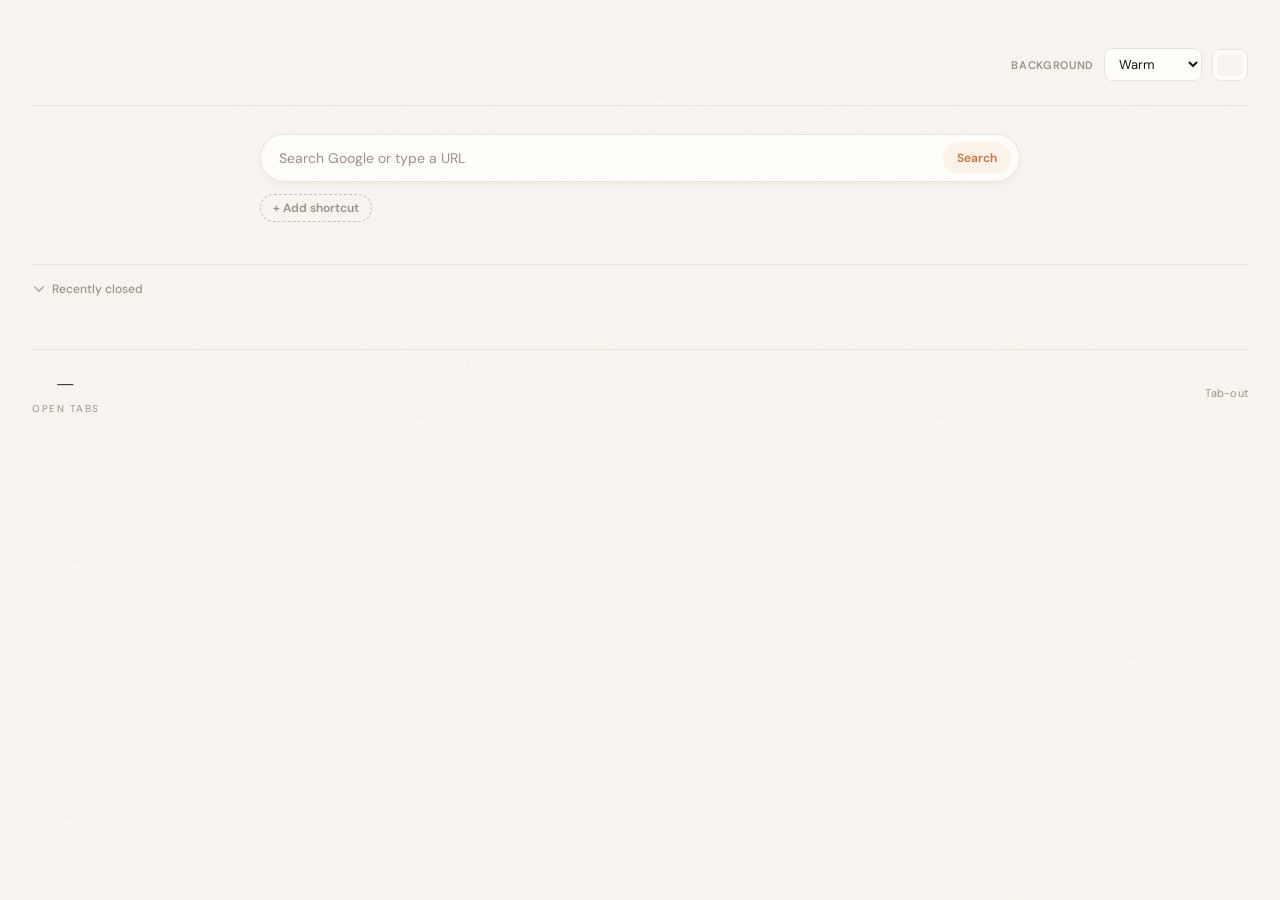
==== commit 89fccae8: "Updates on functionality" ====
--- a/extension/index.html
+++ b/extension/index.html
@@ -47,7 +47,7 @@
         class="quick-search-input"
         id="quickSearchInput"
         placeholder="Search Google or type a URL"
-        aria-label="Search Google or type a URL"
+        aria-label="Search Google or type a URL. Press slash (/) to focus."
       >
       <button type="submit" class="quick-search-submit" aria-label="Search">
         Search
@@ -91,6 +91,20 @@
   </section>
 
   <!-- ================================================================
+       RECENTLY CLOSED — restore tabs via chrome.sessions (collapsed by default)
+       ================================================================ -->
+  <section class="recent-sessions-section" id="recentSessionsSection" aria-label="Recently closed tabs">
+    <button type="button" class="archive-toggle recent-sessions-toggle" id="recentSessionsToggle">
+      <svg class="archive-chevron" xmlns="http://www.w3.org/2000/svg" fill="none" viewBox="0 0 24 24" stroke-width="2" stroke="currentColor"><path stroke-linecap="round" stroke-linejoin="round" d="m19.5 8.25-7.5 7.5-7.5-7.5" /></svg>
+      Recently closed
+    </button>
+    <div class="recent-sessions-body" id="recentSessionsBody" style="display:none">
+      <p class="recent-sessions-empty" id="recentSessionsEmpty" style="display:none">Nothing to restore recently.</p>
+      <div class="recent-sessions-list" id="recentSessionsList"></div>
+    </div>
+  </section>
+
+  <!-- ================================================================
        TAB OUT DUPES BANNER — appears when you have extra Tab Out tabs open
        Hidden by default; app.js shows it when dupeTabOutCount > 1
        ================================================================ -->
--- a/extension/style.css
+++ b/extension/style.css
@@ -978,6 +978,71 @@
 .last-refresh {
   font-size: 11px;
   color: var(--muted);
+}
+
+/* ---- Recently closed (chrome.sessions) ---- */
+.recent-sessions-section {
+  margin-top: 20px;
+  padding-top: 12px;
+  border-top: 1px solid var(--warm-gray);
+}
+
+.recent-sessions-toggle {
+  font-family: 'DM Sans', sans-serif;
+}
+
+.recent-sessions-body {
+  padding-top: 10px;
+}
+
+.recent-sessions-empty {
+  font-size: 12px;
+  color: var(--muted);
+  margin: 0 0 8px;
+  font-style: italic;
+}
+
+.recent-sessions-list {
+  display: flex;
+  flex-direction: column;
+  gap: 4px;
+}
+
+.recent-session-row {
+  display: block;
+  width: 100%;
+  text-align: left;
+  font-family: 'DM Sans', sans-serif;
+  font-size: 12px;
+  color: var(--ink);
+  background: var(--card-bg);
+  border: 1px solid rgba(154, 145, 138, 0.18);
+  border-radius: 6px;
+  padding: 8px 10px;
+  cursor: pointer;
+  transition: border-color 0.15s, background 0.15s;
+}
+
+.recent-session-row:hover:not(:disabled) {
+  border-color: var(--accent-amber);
+  background: rgba(200, 113, 58, 0.06);
+}
+
+.recent-session-row:focus-visible {
+  outline: 2px solid var(--accent-amber);
+  outline-offset: 2px;
+}
+
+.recent-session-row:disabled {
+  opacity: 0.5;
+  cursor: wait;
+}
+
+.recent-session-title {
+  display: block;
+  overflow: hidden;
+  text-overflow: ellipsis;
+  white-space: nowrap;
 }
 
 .refresh-btn {
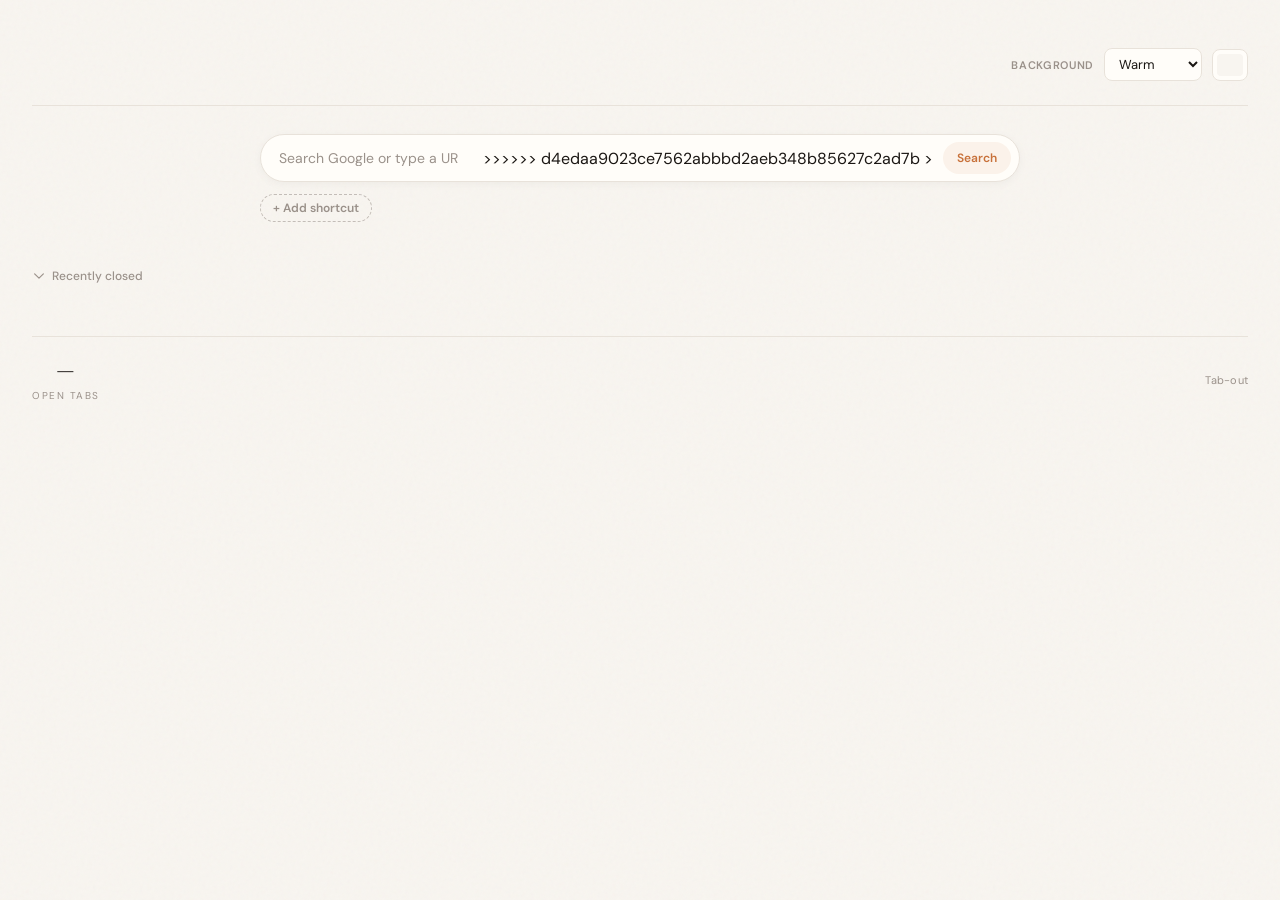
==== commit 3ab6b9e5: "merge remote and local project" ====
--- a/extension/index.html
+++ b/extension/index.html
@@ -47,7 +47,11 @@
         class="quick-search-input"
         id="quickSearchInput"
         placeholder="Search Google or type a URL"
+<<<<<<< HEAD
         aria-label="Search Google or type a URL. Press slash (/) to focus."
+=======
+        aria-label="Search Google or type a URL"
+>>>>>>> d4edaa9023ce7562abbbd2aeb348b85627c2ad7b
       >
       <button type="submit" class="quick-search-submit" aria-label="Search">
         Search
@@ -91,6 +95,7 @@
   </section>
 
   <!-- ================================================================
+<<<<<<< HEAD
        RECENTLY CLOSED — restore tabs via chrome.sessions (collapsed by default)
        ================================================================ -->
   <section class="recent-sessions-section" id="recentSessionsSection" aria-label="Recently closed tabs">
@@ -105,6 +110,8 @@
   </section>
 
   <!-- ================================================================
+=======
+>>>>>>> d4edaa9023ce7562abbbd2aeb348b85627c2ad7b
        TAB OUT DUPES BANNER — appears when you have extra Tab Out tabs open
        Hidden by default; app.js shows it when dupeTabOutCount > 1
        ================================================================ -->
--- a/extension/style.css
+++ b/extension/style.css
@@ -980,6 +980,7 @@
   color: var(--muted);
 }
 
+<<<<<<< HEAD
 /* ---- Recently closed (chrome.sessions) ---- */
 .recent-sessions-section {
   margin-top: 20px;
@@ -1045,6 +1046,8 @@
   white-space: nowrap;
 }
 
+=======
+>>>>>>> d4edaa9023ce7562abbbd2aeb348b85627c2ad7b
 .refresh-btn {
   font-family: 'DM Sans', sans-serif;
   font-size: 11px;
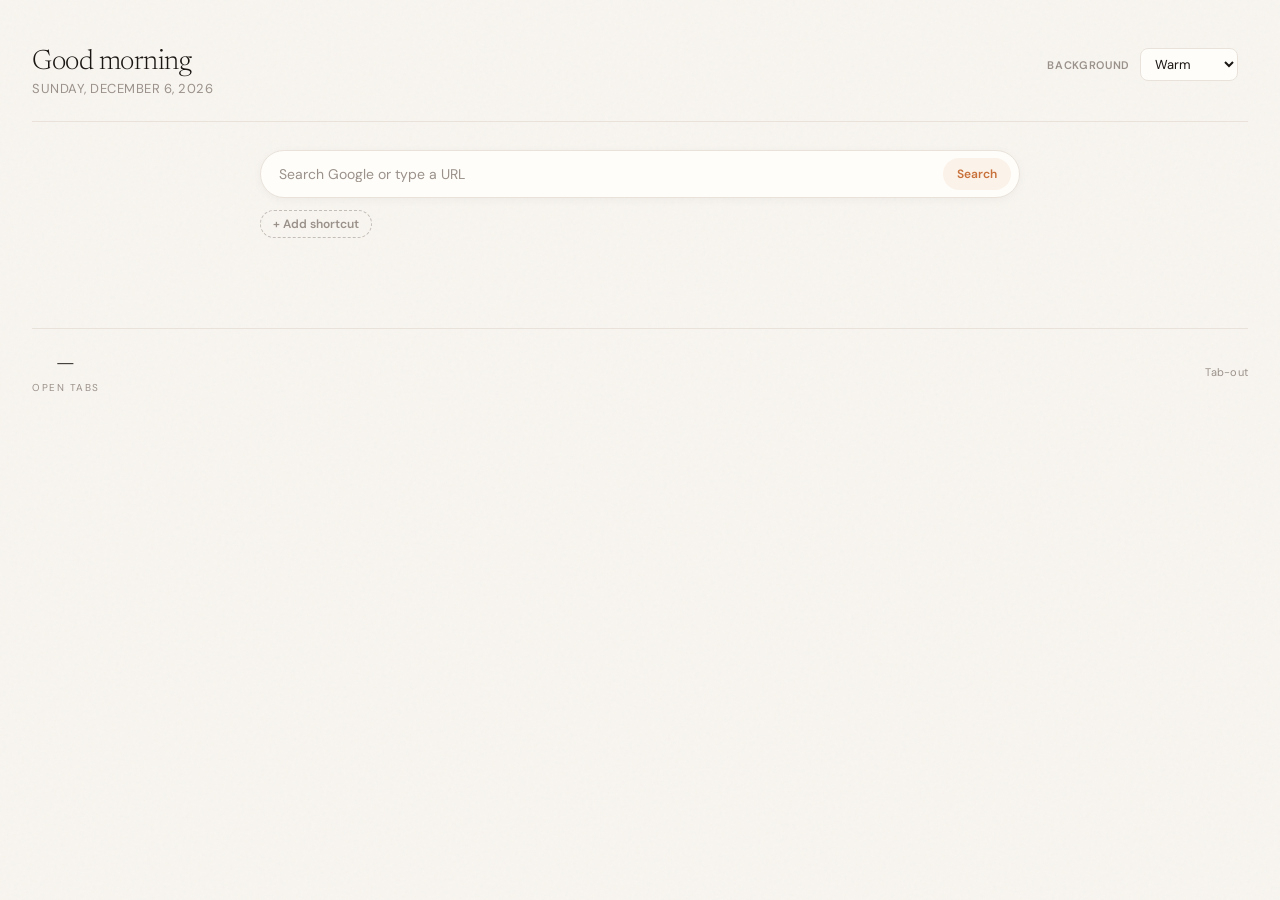
==== commit 0e2382aa: "Updates" ====
--- a/extension/index.html
+++ b/extension/index.html
@@ -47,11 +47,7 @@
         class="quick-search-input"
         id="quickSearchInput"
         placeholder="Search Google or type a URL"
-<<<<<<< HEAD
-        aria-label="Search Google or type a URL. Press slash (/) to focus."
-=======
         aria-label="Search Google or type a URL"
->>>>>>> d4edaa9023ce7562abbbd2aeb348b85627c2ad7b
       >
       <button type="submit" class="quick-search-submit" aria-label="Search">
         Search
@@ -95,23 +91,6 @@
   </section>
 
   <!-- ================================================================
-<<<<<<< HEAD
-       RECENTLY CLOSED — restore tabs via chrome.sessions (collapsed by default)
-       ================================================================ -->
-  <section class="recent-sessions-section" id="recentSessionsSection" aria-label="Recently closed tabs">
-    <button type="button" class="archive-toggle recent-sessions-toggle" id="recentSessionsToggle">
-      <svg class="archive-chevron" xmlns="http://www.w3.org/2000/svg" fill="none" viewBox="0 0 24 24" stroke-width="2" stroke="currentColor"><path stroke-linecap="round" stroke-linejoin="round" d="m19.5 8.25-7.5 7.5-7.5-7.5" /></svg>
-      Recently closed
-    </button>
-    <div class="recent-sessions-body" id="recentSessionsBody" style="display:none">
-      <p class="recent-sessions-empty" id="recentSessionsEmpty" style="display:none">Nothing to restore recently.</p>
-      <div class="recent-sessions-list" id="recentSessionsList"></div>
-    </div>
-  </section>
-
-  <!-- ================================================================
-=======
->>>>>>> d4edaa9023ce7562abbbd2aeb348b85627c2ad7b
        TAB OUT DUPES BANNER — appears when you have extra Tab Out tabs open
        Hidden by default; app.js shows it when dupeTabOutCount > 1
        ================================================================ -->
--- a/extension/style.css
+++ b/extension/style.css
@@ -980,74 +980,6 @@
   color: var(--muted);
 }
 
-<<<<<<< HEAD
-/* ---- Recently closed (chrome.sessions) ---- */
-.recent-sessions-section {
-  margin-top: 20px;
-  padding-top: 12px;
-  border-top: 1px solid var(--warm-gray);
-}
-
-.recent-sessions-toggle {
-  font-family: 'DM Sans', sans-serif;
-}
-
-.recent-sessions-body {
-  padding-top: 10px;
-}
-
-.recent-sessions-empty {
-  font-size: 12px;
-  color: var(--muted);
-  margin: 0 0 8px;
-  font-style: italic;
-}
-
-.recent-sessions-list {
-  display: flex;
-  flex-direction: column;
-  gap: 4px;
-}
-
-.recent-session-row {
-  display: block;
-  width: 100%;
-  text-align: left;
-  font-family: 'DM Sans', sans-serif;
-  font-size: 12px;
-  color: var(--ink);
-  background: var(--card-bg);
-  border: 1px solid rgba(154, 145, 138, 0.18);
-  border-radius: 6px;
-  padding: 8px 10px;
-  cursor: pointer;
-  transition: border-color 0.15s, background 0.15s;
-}
-
-.recent-session-row:hover:not(:disabled) {
-  border-color: var(--accent-amber);
-  background: rgba(200, 113, 58, 0.06);
-}
-
-.recent-session-row:focus-visible {
-  outline: 2px solid var(--accent-amber);
-  outline-offset: 2px;
-}
-
-.recent-session-row:disabled {
-  opacity: 0.5;
-  cursor: wait;
-}
-
-.recent-session-title {
-  display: block;
-  overflow: hidden;
-  text-overflow: ellipsis;
-  white-space: nowrap;
-}
-
-=======
->>>>>>> d4edaa9023ce7562abbbd2aeb348b85627c2ad7b
 .refresh-btn {
   font-family: 'DM Sans', sans-serif;
   font-size: 11px;
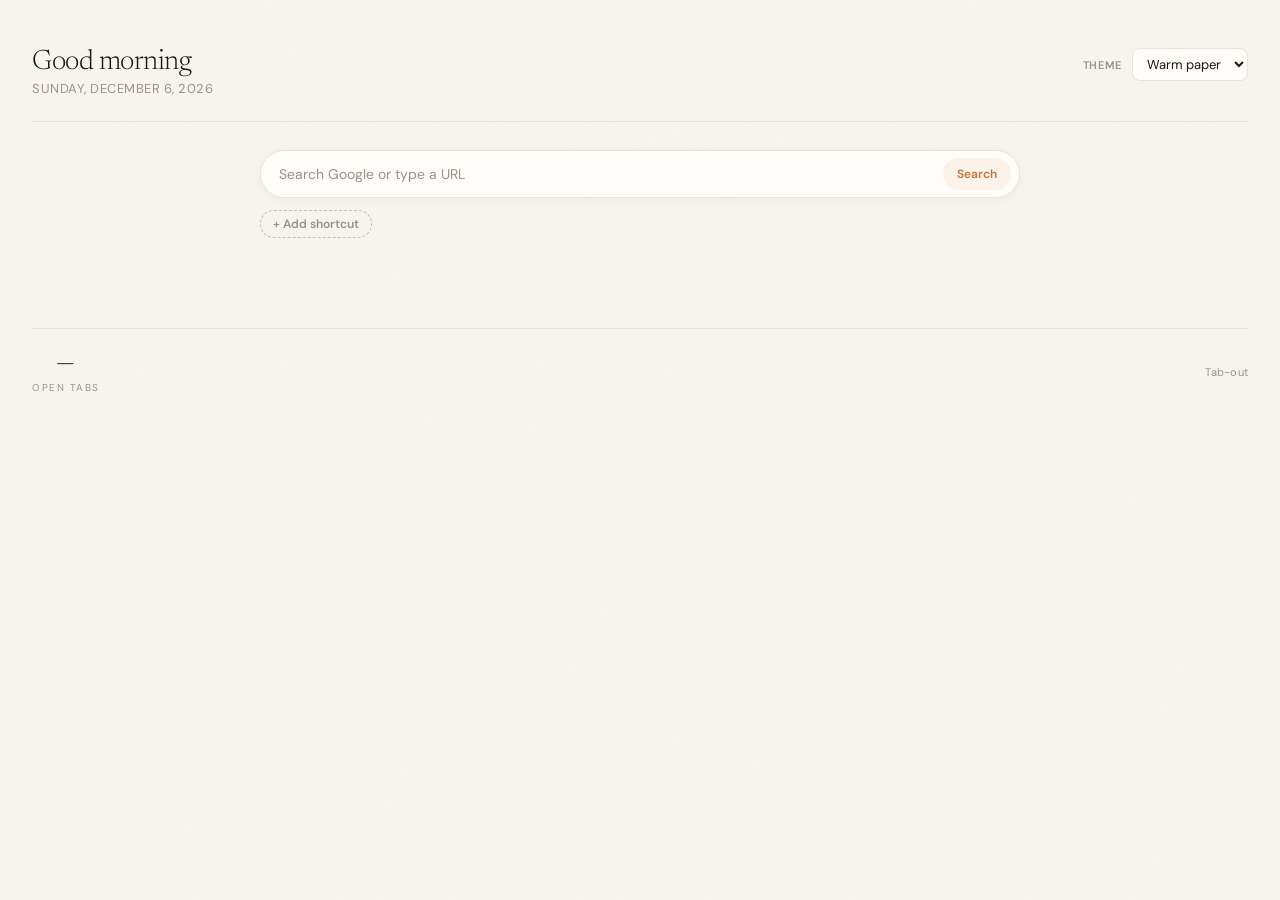
==== commit 97dc5724: "Updates" ====
--- a/extension/index.html
+++ b/extension/index.html
@@ -26,14 +26,17 @@
       <!-- "Friday, April 4, 2026" — written by getDateDisplay() in app.js -->
       <div class="date" id="dateDisplay"></div>
     </div>
-    <div class="header-right theme-controls" aria-label="Page background">
-      <label class="theme-controls-label" for="tabThemeSelect">Background</label>
+    <div class="header-right theme-controls" aria-label="Page theme">
+      <label class="theme-controls-label" for="tabThemeSelect">Theme</label>
       <select id="tabThemeSelect" class="theme-controls-select">
-        <option value="warm">Warm</option>
+        <option value="warm">Warm paper</option>
         <option value="glacier">Cool blue</option>
-        <option value="custom">Custom…</option>
+        <option value="forest">Forest</option>
+        <option value="dusk">Dusk</option>
+        <option value="sand">Sand</option>
+        <option value="lavender">Lavender</option>
+        <option value="midnight">Midnight</option>
       </select>
-      <input type="color" id="tabThemeColorInput" class="theme-controls-color" value="#f8f5f0" title="Pick background color" aria-label="Custom background color">
     </div>
   </header>
 
--- a/extension/style.css
+++ b/extension/style.css
@@ -42,23 +42,99 @@
   --shadow: rgba(var(--shadow-rgb), 0.06);
 }
 
-html[data-tab-theme="custom"] {
+html[data-tab-theme="forest"] {
+  --body-font: 'DM Sans', sans-serif;
+  --ink: #131914;
+  --paper: #edf5ef;
+  --warm-gray: #d6e6dc;
+  --muted: #5d7067;
+  --accent-amber: #286843;
+  --accent-sage: #4a7d58;
+  --accent-slate: #3a615f;
+  --accent-rose: #a85e54;
+  --status-active: #2f7a4e;
+  --status-cooling: #b07f28;
+  --status-abandoned: #a85e54;
+  --card-bg: #fafefb;
+  --accent-rgb: 40, 104, 67;
+  --shadow-rgb: 16, 22, 18;
+  --shadow: rgba(var(--shadow-rgb), 0.06);
+}
+
+html[data-tab-theme="dusk"] {
+  --body-font: 'DM Sans', sans-serif;
+  --ink: #211828;
+  --paper: #f4eef8;
+  --warm-gray: #e6daea;
+  --muted: #766883;
+  --accent-amber: #7048a8;
+  --accent-sage: #4f887c;
+  --accent-slate: #655a84;
+  --accent-rose: #b4566f;
+  --status-active: #3d8f63;
+  --status-cooling: #b8892e;
+  --status-abandoned: #b4566f;
+  --card-bg: #fcfaff;
+  --accent-rgb: 112, 72, 168;
+  --shadow-rgb: 33, 24, 40;
+  --shadow: rgba(var(--shadow-rgb), 0.06);
+}
+
+html[data-tab-theme="sand"] {
+  --body-font: 'DM Sans', sans-serif;
+  --ink: #1d1710;
+  --paper: #f9f6ef;
+  --warm-gray: #ebe3d6;
+  --muted: #887f73;
+  --accent-amber: #b85538;
+  --accent-sage: #5f7560;
+  --accent-slate: #6d6560;
+  --accent-rose: #b35050;
+  --status-active: #3d7a4a;
+  --status-cooling: #b8892e;
+  --status-abandoned: #b35050;
+  --card-bg: #fffefb;
+  --accent-rgb: 184, 85, 56;
+  --shadow-rgb: 29, 23, 16;
+  --shadow: rgba(var(--shadow-rgb), 0.06);
+}
+
+html[data-tab-theme="lavender"] {
+  --body-font: 'DM Sans', sans-serif;
+  --ink: #191426;
+  --paper: #f1eef9;
+  --warm-gray: #e3dcf2;
+  --muted: #716c85;
+  --accent-amber: #5447a3;
+  --accent-sage: #4b8679;
+  --accent-slate: #556092;
+  --accent-rose: #b24d72;
+  --status-active: #3d8f63;
+  --status-cooling: #b8892e;
+  --status-abandoned: #b24d72;
+  --card-bg: #faf9ff;
+  --accent-rgb: 84, 71, 163;
+  --shadow-rgb: 25, 20, 38;
+  --shadow: rgba(var(--shadow-rgb), 0.06);
+}
+
+html[data-tab-theme="midnight"] {
   --body-font: system-ui, 'Segoe UI', 'DM Sans', sans-serif;
-  --ink: #1c1d22;
-  --paper: var(--tab-custom-paper, #f4f4f6);
-  --warm-gray: color-mix(in srgb, var(--tab-custom-paper, #f4f4f6) 72%, #888896);
-  --muted: #6b6d78;
-  --accent-amber: #5c616f;
-  --accent-sage: #4d7366;
-  --accent-slate: #526488;
-  --accent-rose: #a05062;
-  --status-active: #2d7a5a;
-  --status-cooling: #b8892e;
-  --status-abandoned: #b35a5a;
-  --card-bg: color-mix(in srgb, var(--tab-custom-paper, #f4f4f6) 88%, white);
-  --accent-rgb: 96, 100, 112;
-  --shadow-rgb: 20, 22, 28;
-  --shadow: rgba(var(--shadow-rgb), 0.07);
+  --ink: #e7eaf2;
+  --paper: #12151d;
+  --warm-gray: #2a3142;
+  --muted: #949bb0;
+  --accent-amber: #6ea8ff;
+  --accent-sage: #7dd4a8;
+  --accent-slate: #9cb4dc;
+  --accent-rose: #f08ba8;
+  --status-active: #7dd4a8;
+  --status-cooling: #e4c46a;
+  --status-abandoned: #f08ba8;
+  --card-bg: #1a1f2c;
+  --accent-rgb: 110, 168, 255;
+  --shadow-rgb: 0, 0, 0;
+  --shadow: rgba(0, 0, 0, 0.28);
 }
 
 * { margin: 0; padding: 0; box-sizing: border-box; }
@@ -136,26 +212,6 @@
 .theme-controls-select:focus {
   outline: 2px solid rgba(var(--accent-rgb), 0.35);
   outline-offset: 2px;
-}
-
-.theme-controls-color {
-  width: 36px;
-  height: 32px;
-  padding: 2px;
-  border: 1px solid var(--warm-gray);
-  border-radius: 8px;
-  background: var(--card-bg);
-  cursor: pointer;
-  vertical-align: middle;
-}
-
-.theme-controls-color::-webkit-color-swatch-wrapper {
-  padding: 2px;
-}
-
-.theme-controls-color::-webkit-color-swatch {
-  border-radius: 4px;
-  border: none;
 }
 
 .footer-brand {
@@ -296,11 +352,13 @@
 }
 
 .app-shortcut-icon {
-  width: 42px;
-  height: 42px;
-  border-radius: 50%;
-  border: 1px solid var(--warm-gray);
-  background: var(--card-bg);
+  box-sizing: border-box;
+  width: 44px;
+  height: 44px;
+  border-radius: 12px;
+  border: 1px solid rgba(0, 0, 0, 0.08);
+  background: #fff;
+  box-shadow: 0 1px 2px rgba(0, 0, 0, 0.06), 0 1px 3px rgba(0, 0, 0, 0.04);
   display: inline-flex;
   align-items: center;
   justify-content: center;
@@ -308,6 +366,28 @@
   font-weight: 700;
   letter-spacing: 0.2px;
   color: var(--accent-slate);
+  overflow: hidden;
+  flex-shrink: 0;
+}
+
+.app-shortcut-icon--favicon .app-shortcut-fallback {
+  display: none;
+}
+
+.app-shortcut-icon--favicon.is-favicon-error .app-shortcut-favicon {
+  display: none;
+}
+
+.app-shortcut-icon--favicon.is-favicon-error .app-shortcut-fallback {
+  display: inline-flex;
+}
+
+.app-shortcut-favicon {
+  width: 28px;
+  height: 28px;
+  object-fit: contain;
+  display: block;
+  pointer-events: none;
 }
 
 .app-shortcut-label {
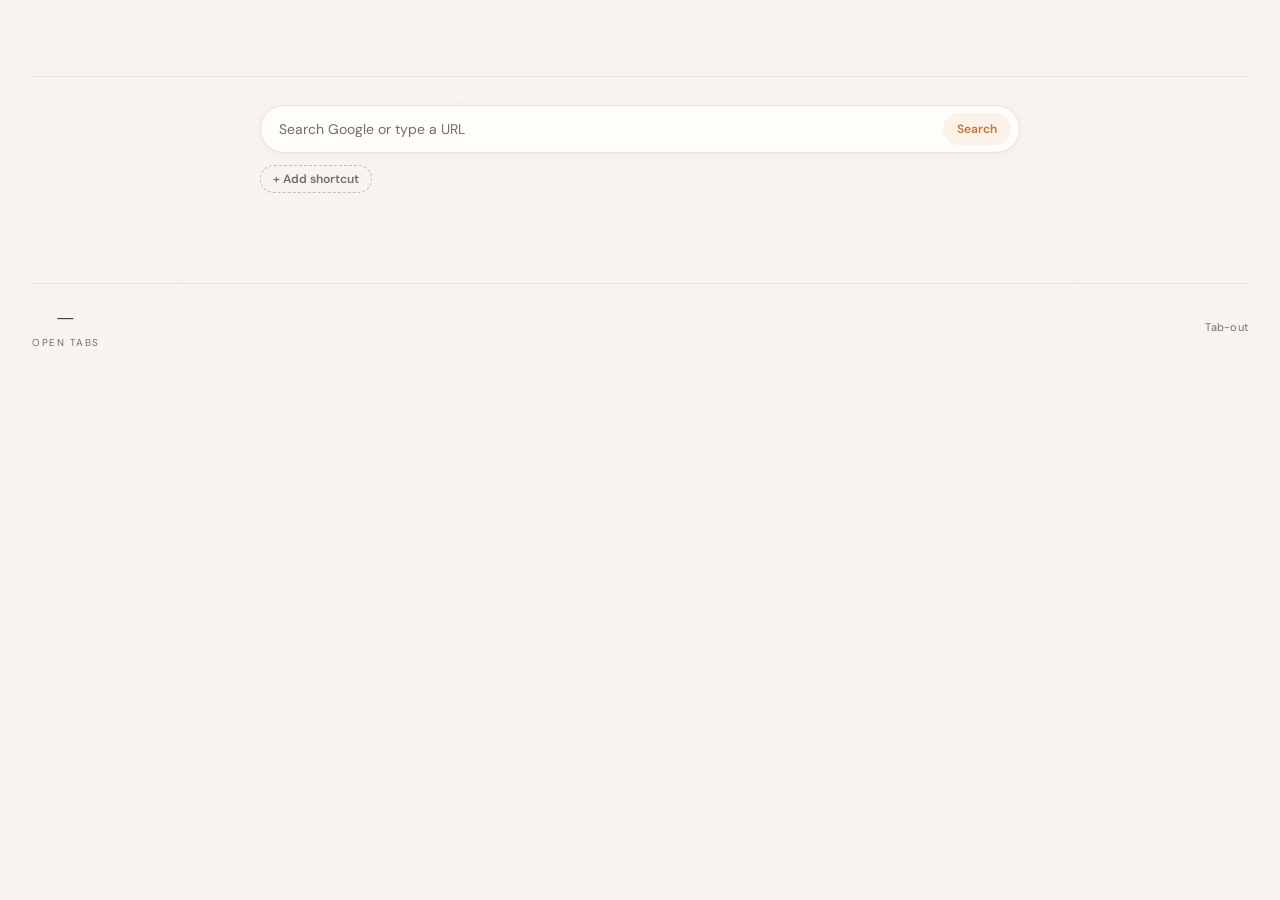
==== commit 62cc21f5: "Improve tab cleanup and dashboard UX" ====
--- a/extension/index.html
+++ b/extension/index.html
@@ -1,5 +1,5 @@
 <!DOCTYPE html>
-<html lang="en" data-tab-theme="warm">
+<html lang="en">
 <head>
   <meta charset="UTF-8">
   <meta name="viewport" content="width=device-width, initial-scale=1.0">
@@ -26,18 +26,6 @@
       <!-- "Friday, April 4, 2026" — written by getDateDisplay() in app.js -->
       <div class="date" id="dateDisplay"></div>
     </div>
-    <div class="header-right theme-controls" aria-label="Page theme">
-      <label class="theme-controls-label" for="tabThemeSelect">Theme</label>
-      <select id="tabThemeSelect" class="theme-controls-select">
-        <option value="warm">Warm paper</option>
-        <option value="glacier">Cool blue</option>
-        <option value="forest">Forest</option>
-        <option value="dusk">Dusk</option>
-        <option value="sand">Sand</option>
-        <option value="lavender">Lavender</option>
-        <option value="midnight">Midnight</option>
-      </select>
-    </div>
   </header>
 
   <!-- ================================================================
@@ -51,24 +39,31 @@
         id="quickSearchInput"
         placeholder="Search Google or type a URL"
         aria-label="Search Google or type a URL"
+        role="combobox"
+        aria-autocomplete="list"
+        aria-controls="openTabSearchResults"
+        aria-expanded="false"
       >
       <button type="submit" class="quick-search-submit" aria-label="Search">
         Search
       </button>
     </form>
+    <div class="open-tab-search-results" id="openTabSearchResults" role="listbox" aria-label="Search suggestions" hidden></div>
 
     <div class="shortcut-actions">
       <button type="button" class="add-shortcut-btn" id="addShortcutBtn">+ Add shortcut</button>
     </div>
 
-    <div class="app-shortcuts" id="appShortcuts" aria-label="App shortcuts"></div>
+    <div class="app-shortcuts" id="appShortcuts" aria-label="App shortcuts" aria-describedby="shortcutHelp"></div>
+    <p class="visually-hidden" id="shortcutHelp">Drag shortcuts to reorder. Keyboard users can hold Alt and use the arrow keys.</p>
+    <div class="visually-hidden" id="shortcutLiveRegion" aria-live="polite" aria-atomic="true"></div>
 
     <div class="shortcut-menu" id="shortcutContextMenu" style="display:none" role="menu" aria-label="Shortcut options">
       <button type="button" data-action="edit-shortcut" role="menuitem">Edit shortcut</button>
       <button type="button" data-action="remove-shortcut" role="menuitem">Remove shortcut</button>
     </div>
 
-    <div class="shortcut-modal" id="shortcutModal" style="display:none" aria-hidden="true">
+    <div class="shortcut-modal" id="shortcutModal" style="display:none" aria-hidden="true" role="dialog" aria-modal="true" aria-labelledby="shortcutModalTitle">
       <div class="shortcut-modal-card">
         <h3 id="shortcutModalTitle">Add shortcut</h3>
         <form id="shortcutForm" class="shortcut-form" autocomplete="off">
@@ -78,7 +73,7 @@
           </label>
           <label>
             URL
-            <input type="text" id="shortcutUrlInput" placeholder="https://example.com" required>
+            <input type="text" id="shortcutUrlInput" inputmode="url" placeholder="https://example.com" required>
           </label>
           <label>
             Signal
@@ -182,7 +177,7 @@
      TOAST — floats above everything, used for action confirmations
      Hidden by default via CSS (opacity:0, translateY)
      ================================================================ -->
-<div class="toast" id="toast">
+<div class="toast" id="toast" role="status" aria-live="polite" aria-atomic="true">
   <!-- Checkmark circle icon (Heroicons outline) -->
   <svg xmlns="http://www.w3.org/2000/svg" fill="none" viewBox="0 0 24 24" stroke-width="2" stroke="currentColor">
     <path stroke-linecap="round" stroke-linejoin="round" d="M9 12.75 11.25 15 15 9.75M21 12a9 9 0 1 1-18 0 9 9 0 0 1 18 0Z" />
@@ -193,7 +188,7 @@
 
 <!-- Personal config (gitignored) — defines LOCAL_LANDING_PAGE_PATTERNS etc. -->
 <!-- If the file doesn't exist, that's fine — app.js uses sensible defaults. -->
-<script src="config.local.js" onerror="/* no personal config, that's fine */"></script>
+<script src="config.local.js"></script>
 
 <!-- Main dashboard logic — loads last so the DOM is ready -->
 <script src="app.js"></script>
--- a/extension/style.css
+++ b/extension/style.css
@@ -1,15 +1,14 @@
 /* ============================================================
    Tab Mission Control — Dashboard Styles
-   Extracted directly from mockup.html — do not modify unless
-   also updating the mockup. This is the approved design.
+   Shared interaction and layout rules for Chrome and Edge.
    ============================================================ */
 
-html[data-tab-theme="warm"] {
+:root {
   --body-font: 'DM Sans', sans-serif;
   --ink: #1a1613;
   --paper: #f8f5f0;
   --warm-gray: #e8e2da;
-  --muted: #9a918a;
+  --muted: #746d68;
   --accent-amber: #c8713a;
   --accent-sage: #5a7a62;
   --accent-slate: #5a6b7a;
@@ -23,121 +22,19 @@
   --shadow: rgba(var(--shadow-rgb), 0.06);
 }
 
-html[data-tab-theme="glacier"] {
-  --body-font: system-ui, 'Segoe UI', 'DM Sans', sans-serif;
-  --ink: #141c24;
-  --paper: #eef3fa;
-  --warm-gray: #d4e0ef;
-  --muted: #5c6b7d;
-  --accent-amber: #0f6cbd;
-  --accent-sage: #2d8a7a;
-  --accent-slate: #4a6fa5;
-  --accent-rose: #b84d6b;
-  --status-active: #2d7a5a;
-  --status-cooling: #b8892e;
-  --status-abandoned: #b35a5a;
-  --card-bg: #fbfcff;
-  --accent-rgb: 15, 108, 189;
-  --shadow-rgb: 15, 23, 34;
-  --shadow: rgba(var(--shadow-rgb), 0.06);
-}
-
-html[data-tab-theme="forest"] {
-  --body-font: 'DM Sans', sans-serif;
-  --ink: #131914;
-  --paper: #edf5ef;
-  --warm-gray: #d6e6dc;
-  --muted: #5d7067;
-  --accent-amber: #286843;
-  --accent-sage: #4a7d58;
-  --accent-slate: #3a615f;
-  --accent-rose: #a85e54;
-  --status-active: #2f7a4e;
-  --status-cooling: #b07f28;
-  --status-abandoned: #a85e54;
-  --card-bg: #fafefb;
-  --accent-rgb: 40, 104, 67;
-  --shadow-rgb: 16, 22, 18;
-  --shadow: rgba(var(--shadow-rgb), 0.06);
-}
-
-html[data-tab-theme="dusk"] {
-  --body-font: 'DM Sans', sans-serif;
-  --ink: #211828;
-  --paper: #f4eef8;
-  --warm-gray: #e6daea;
-  --muted: #766883;
-  --accent-amber: #7048a8;
-  --accent-sage: #4f887c;
-  --accent-slate: #655a84;
-  --accent-rose: #b4566f;
-  --status-active: #3d8f63;
-  --status-cooling: #b8892e;
-  --status-abandoned: #b4566f;
-  --card-bg: #fcfaff;
-  --accent-rgb: 112, 72, 168;
-  --shadow-rgb: 33, 24, 40;
-  --shadow: rgba(var(--shadow-rgb), 0.06);
-}
-
-html[data-tab-theme="sand"] {
-  --body-font: 'DM Sans', sans-serif;
-  --ink: #1d1710;
-  --paper: #f9f6ef;
-  --warm-gray: #ebe3d6;
-  --muted: #887f73;
-  --accent-amber: #b85538;
-  --accent-sage: #5f7560;
-  --accent-slate: #6d6560;
-  --accent-rose: #b35050;
-  --status-active: #3d7a4a;
-  --status-cooling: #b8892e;
-  --status-abandoned: #b35050;
-  --card-bg: #fffefb;
-  --accent-rgb: 184, 85, 56;
-  --shadow-rgb: 29, 23, 16;
-  --shadow: rgba(var(--shadow-rgb), 0.06);
-}
-
-html[data-tab-theme="lavender"] {
-  --body-font: 'DM Sans', sans-serif;
-  --ink: #191426;
-  --paper: #f1eef9;
-  --warm-gray: #e3dcf2;
-  --muted: #716c85;
-  --accent-amber: #5447a3;
-  --accent-sage: #4b8679;
-  --accent-slate: #556092;
-  --accent-rose: #b24d72;
-  --status-active: #3d8f63;
-  --status-cooling: #b8892e;
-  --status-abandoned: #b24d72;
-  --card-bg: #faf9ff;
-  --accent-rgb: 84, 71, 163;
-  --shadow-rgb: 25, 20, 38;
-  --shadow: rgba(var(--shadow-rgb), 0.06);
-}
-
-html[data-tab-theme="midnight"] {
-  --body-font: system-ui, 'Segoe UI', 'DM Sans', sans-serif;
-  --ink: #e7eaf2;
-  --paper: #12151d;
-  --warm-gray: #2a3142;
-  --muted: #949bb0;
-  --accent-amber: #6ea8ff;
-  --accent-sage: #7dd4a8;
-  --accent-slate: #9cb4dc;
-  --accent-rose: #f08ba8;
-  --status-active: #7dd4a8;
-  --status-cooling: #e4c46a;
-  --status-abandoned: #f08ba8;
-  --card-bg: #1a1f2c;
-  --accent-rgb: 110, 168, 255;
-  --shadow-rgb: 0, 0, 0;
-  --shadow: rgba(0, 0, 0, 0.28);
-}
-
 * { margin: 0; padding: 0; box-sizing: border-box; }
+
+.visually-hidden {
+  position: absolute !important;
+  width: 1px !important;
+  height: 1px !important;
+  padding: 0 !important;
+  margin: -1px !important;
+  overflow: hidden !important;
+  clip: rect(0, 0, 0, 0) !important;
+  white-space: nowrap !important;
+  border: 0 !important;
+}
 
 body {
   font-family: var(--body-font, 'DM Sans', sans-serif);
@@ -183,37 +80,6 @@
   border-bottom: 1px solid var(--warm-gray);
 }
 
-.theme-controls {
-  display: flex;
-  align-items: center;
-  gap: 10px;
-  flex-shrink: 0;
-}
-
-.theme-controls-label {
-  font-size: 11px;
-  font-weight: 600;
-  letter-spacing: 0.06em;
-  text-transform: uppercase;
-  color: var(--muted);
-}
-
-.theme-controls-select {
-  font-family: inherit;
-  font-size: 13px;
-  padding: 6px 10px;
-  border-radius: 8px;
-  border: 1px solid var(--warm-gray);
-  background: var(--card-bg);
-  color: var(--ink);
-  cursor: pointer;
-}
-
-.theme-controls-select:focus {
-  outline: 2px solid rgba(var(--accent-rgb), 0.35);
-  outline-offset: 2px;
-}
-
 .footer-brand {
   color: var(--muted);
   font-size: 11px;
@@ -241,6 +107,7 @@
 .quick-access {
   margin: -20px auto 28px;
   max-width: 760px;
+  position: relative;
 }
 
 .quick-search-form {
@@ -293,6 +160,100 @@
   background: rgba(var(--accent-rgb), 0.14);
 }
 
+.open-tab-search-results {
+  position: absolute;
+  z-index: 20;
+  top: 52px;
+  left: 0;
+  right: 0;
+  max-height: min(420px, calc(100vh - 140px));
+  overflow-x: hidden;
+  overflow-y: auto;
+  padding: 6px;
+  background: var(--card-bg);
+  border: 1px solid var(--warm-gray);
+  border-radius: 16px;
+  box-shadow: 0 16px 36px rgba(var(--shadow-rgb), 0.14);
+}
+
+.open-tab-search-heading {
+  padding: 7px 10px 5px;
+  color: var(--muted);
+  font-size: 10px;
+  font-weight: 600;
+  letter-spacing: 0.08em;
+  text-transform: uppercase;
+}
+
+.open-tab-search-option {
+  display: flex;
+  align-items: center;
+  width: 100%;
+  min-width: 0;
+  gap: 10px;
+  padding: 9px 10px;
+  border: 0;
+  border-radius: 10px;
+  background: transparent;
+  color: var(--ink);
+  font-family: 'DM Sans', sans-serif;
+  text-align: left;
+  cursor: pointer;
+}
+
+.open-tab-search-option:hover,
+.open-tab-search-option.is-active {
+  background: rgba(var(--accent-rgb), 0.09);
+}
+
+.open-tab-search-favicon,
+.open-tab-search-icon {
+  width: 18px;
+  height: 18px;
+  flex: 0 0 18px;
+}
+
+.open-tab-search-favicon {
+  object-fit: contain;
+}
+
+.open-tab-search-icon {
+  display: grid;
+  place-items: center;
+  color: var(--accent-amber);
+  font-size: 15px;
+}
+
+.open-tab-search-copy {
+  min-width: 0;
+  flex: 1;
+}
+
+.open-tab-search-title,
+.open-tab-search-meta {
+  display: block;
+  overflow: hidden;
+  text-overflow: ellipsis;
+  white-space: nowrap;
+}
+
+.open-tab-search-title {
+  font-size: 13px;
+  font-weight: 500;
+}
+
+.open-tab-search-meta {
+  margin-top: 2px;
+  color: var(--muted);
+  font-size: 11px;
+}
+
+.open-tab-search-web {
+  margin-top: 4px;
+  border-top: 1px solid var(--warm-gray);
+  border-radius: 0 0 10px 10px;
+}
+
 .app-shortcuts {
   display: grid;
   grid-template-columns: repeat(auto-fit, minmax(84px, 1fr));
@@ -324,15 +285,29 @@
 }
 
 .app-shortcut {
+  position: relative;
+  min-height: 76px;
   display: flex;
   flex-direction: column;
   align-items: center;
-  gap: 6px;
-  text-decoration: none;
-  color: var(--ink);
-  padding: 8px 6px;
+  color: var(--ink);
   border-radius: 10px;
   transition: background 0.2s ease, transform 0.2s ease;
+  cursor: grab;
+  touch-action: none;
+}
+
+.app-shortcut-link {
+  width: 100%;
+  min-height: 76px;
+  display: flex;
+  flex-direction: column;
+  align-items: center;
+  gap: 6px;
+  padding: 8px 4px;
+  border-radius: inherit;
+  text-decoration: none;
+  color: inherit;
 }
 
 .app-shortcut:hover {
@@ -341,14 +316,82 @@
 }
 
 .app-shortcut.is-dragging {
-  opacity: 0.45;
-  transform: scale(0.96);
-}
-
-.app-shortcut.drag-over {
-  background: rgba(90, 122, 98, 0.12);
-  outline: 1px dashed rgba(90, 122, 98, 0.6);
-  outline-offset: -3px;
+  opacity: 0.2;
+  transform: none;
+}
+
+.app-shortcuts.is-sorting,
+.app-shortcuts.is-sorting .app-shortcut {
+  cursor: grabbing;
+  user-select: none;
+}
+
+.app-shortcuts.is-sorting .app-shortcut:hover {
+  transform: none;
+}
+
+.shortcut-drag-ghost {
+  position: fixed;
+  z-index: 140;
+  margin: 0;
+  pointer-events: none;
+  background: var(--card-bg);
+  box-shadow: 0 12px 28px rgba(var(--shadow-rgb), 0.2);
+  opacity: 0.96;
+  transform: scale(1.04) rotate(1deg);
+  transition: none;
+}
+
+.shortcut-options-btn {
+  position: absolute;
+  top: 1px;
+  right: 2px;
+  width: 24px;
+  height: 24px;
+  border: none;
+  border-radius: 6px;
+  background: var(--card-bg);
+  color: var(--muted);
+  font-family: inherit;
+  font-size: 11px;
+  line-height: 1;
+  cursor: pointer;
+  opacity: 0;
+  transition: opacity 0.15s ease, color 0.15s ease, background 0.15s ease;
+}
+
+.app-shortcut:hover .shortcut-options-btn,
+.app-shortcut:focus-within .shortcut-options-btn,
+.shortcut-options-btn:focus-visible {
+  opacity: 0.8;
+}
+
+.shortcut-options-btn:hover {
+  opacity: 1;
+  color: var(--ink);
+  background: var(--warm-gray);
+}
+
+.shortcut-options-btn svg {
+  width: 15px;
+  height: 15px;
+  fill: currentColor;
+}
+
+.shortcut-overflow-toggle {
+  border: none;
+  background: transparent;
+  font-family: inherit;
+  padding: 8px 4px;
+  gap: 6px;
+  cursor: pointer;
+}
+
+.shortcut-overflow-icon {
+  border-style: dashed;
+  background: transparent;
+  color: var(--muted);
+  box-shadow: none;
 }
 
 .app-shortcut-icon {
@@ -391,9 +434,15 @@
 }
 
 .app-shortcut-label {
+  display: block;
+  width: 100%;
   font-size: 12px;
   color: var(--muted);
   line-height: 1.2;
+  overflow: hidden;
+  text-overflow: ellipsis;
+  white-space: nowrap;
+  text-align: center;
 }
 
 .shortcut-menu {
@@ -469,7 +518,7 @@
   border: 1px solid var(--warm-gray);
   border-radius: 8px;
   padding: 9px 10px;
-  background: #fff;
+  background: var(--card-bg);
   color: var(--ink);
   font-family: 'DM Sans', sans-serif;
   font-size: 13px;
@@ -924,6 +973,16 @@
   color: var(--ink);
 }
 
+.action-btn:disabled {
+  opacity: 0.55;
+  cursor: default;
+}
+
+.action-btn:disabled:hover {
+  border-color: var(--warm-gray);
+  color: var(--muted);
+}
+
 .action-btn svg {
   width: 12px;
   height: 12px;
@@ -948,6 +1007,11 @@
 .action-btn.close-tabs:hover {
   background: rgba(var(--accent-rgb), 0.1);
   border-color: var(--accent-amber);
+}
+
+.action-btn.close-tabs:disabled:hover {
+  background: rgba(var(--accent-rgb), 0.04);
+  border-color: rgba(var(--accent-rgb), 0.3);
 }
 
 .action-btn.save-tabs {
@@ -996,6 +1060,7 @@
 .toast.visible {
   opacity: 1;
   transform: translateX(-50%) translateY(0);
+  pointer-events: auto;
 }
 
 .toast svg {
@@ -1077,28 +1142,6 @@
   from { opacity: 0; transform: translateY(12px); }
   to { opacity: 1; transform: translateY(0); }
 }
-
-header { animation: fadeUp 0.5s ease both; }
-.tab-cleanup-banner { animation: fadeUp 0.5s ease 0.1s both; }
-.nudge-banner { animation: fadeUp 0.5s ease 0.15s both; }
-.active-section .section-header { animation: fadeUp 0.5s ease 0.2s both; }
-.active-section .missions .mission-card:nth-child(1) { animation: fadeUp 0.4s ease 0.25s both; }
-.active-section .missions .mission-card:nth-child(2) { animation: fadeUp 0.4s ease 0.3s both; }
-.active-section .missions .mission-card:nth-child(3) { animation: fadeUp 0.4s ease 0.35s both; }
-.active-section .missions .mission-card:nth-child(4) { animation: fadeUp 0.4s ease 0.4s both; }
-.abandoned-section .section-header { animation: fadeUp 0.5s ease 0.45s both; }
-.abandoned-section .missions .mission-card:nth-child(1) { animation: fadeUp 0.4s ease 0.5s both; }
-.abandoned-section .missions .mission-card:nth-child(2) { animation: fadeUp 0.4s ease 0.55s both; }
-.abandoned-section .missions .mission-card:nth-child(3) { animation: fadeUp 0.4s ease 0.6s both; }
-footer { animation: fadeUp 0.5s ease 0.65s both; }
-
-.deferred-list .deferred-item:nth-child(1) { animation-delay: 0.05s; }
-.deferred-list .deferred-item:nth-child(2) { animation-delay: 0.1s; }
-.deferred-list .deferred-item:nth-child(3) { animation-delay: 0.15s; }
-.deferred-list .deferred-item:nth-child(4) { animation-delay: 0.2s; }
-.deferred-list .deferred-item:nth-child(5) { animation-delay: 0.25s; }
-.deferred-column .section-header { animation: fadeUp 0.5s ease 0.1s both; }
-
 
 /* ================================================================
    STATIC DEFAULT VIEW — new elements added for "AI on demand"
@@ -1332,8 +1375,26 @@
   overflow-y: auto;
 }
 
-/* On narrow screens, stack vertically */
+/* Stack the sidebar before the two columns become cramped. */
+@media (max-width: 980px) {
+  .dashboard-columns {
+    flex-direction: column;
+  }
+  .dashboard-columns .active-section {
+    min-width: 0;
+    width: 100%;
+  }
+  .deferred-column {
+    width: 100%;
+    position: static;
+    max-height: none;
+  }
+}
+
 @media (max-width: 800px) {
+  .container {
+    padding: 32px 20px 56px;
+  }
   .quick-access {
     margin-top: -14px;
   }
@@ -1346,12 +1407,22 @@
   .app-shortcuts {
     grid-template-columns: repeat(auto-fit, minmax(72px, 1fr));
   }
-  .dashboard-columns {
-    flex-direction: column;
+}
+
+@media (hover: none) {
+  .shortcut-options-btn {
+    opacity: 0.55;
   }
-  .deferred-column {
-    width: 100%;
-    position: static;
+}
+
+@media (prefers-reduced-motion: reduce) {
+  *,
+  *::before,
+  *::after {
+    animation-duration: 0.01ms !important;
+    animation-iteration-count: 1 !important;
+    transition-duration: 0.01ms !important;
+    scroll-behavior: auto !important;
   }
 }
 
@@ -1362,7 +1433,6 @@
   gap: 10px;
   padding: 10px 0;
   border-bottom: 1px solid rgba(154, 145, 138, 0.12);
-  animation: fadeUp 0.3s ease both;
 }
 
 .deferred-item:last-child {
@@ -1427,6 +1497,13 @@
   color: var(--accent-amber);
 }
 
+.deferred-favicon {
+  width: 14px;
+  height: 14px;
+  vertical-align: -2px;
+  margin-right: 4px;
+}
+
 .deferred-meta {
   font-size: 11px;
   color: var(--muted);
